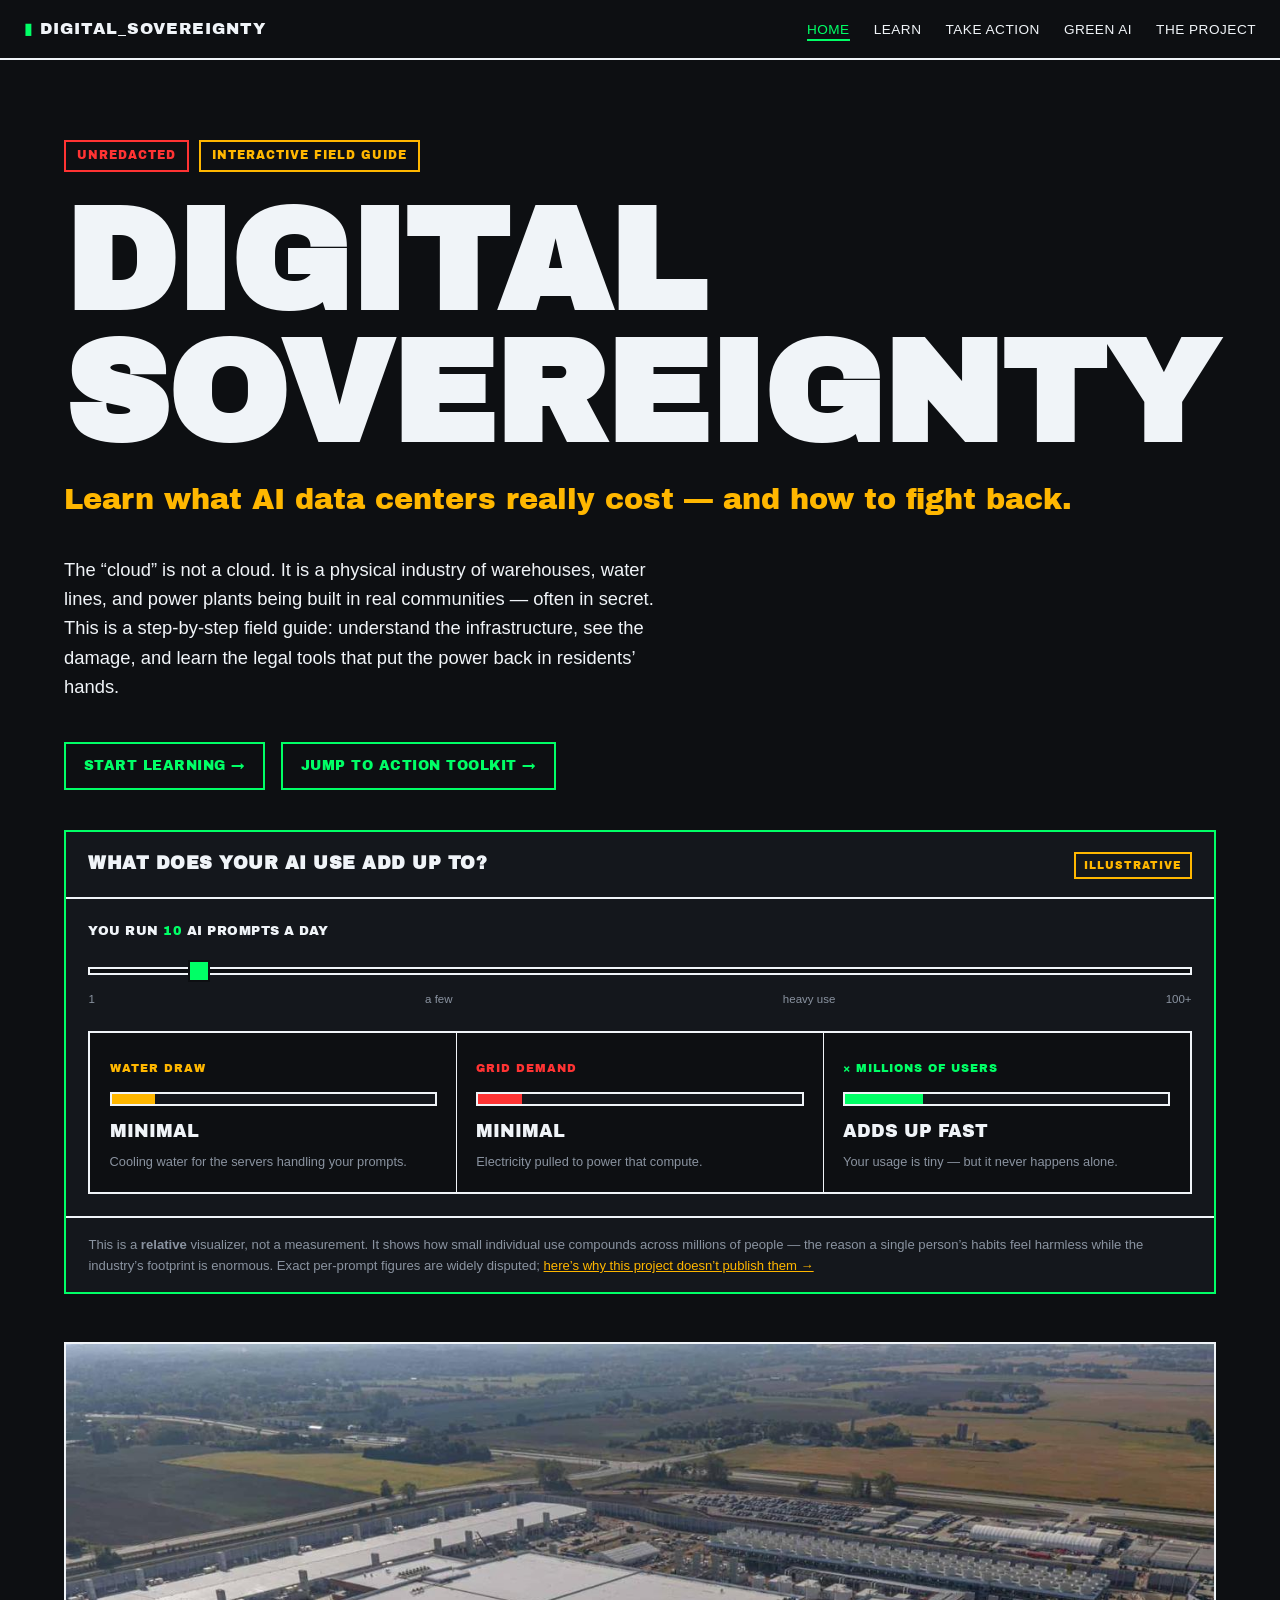
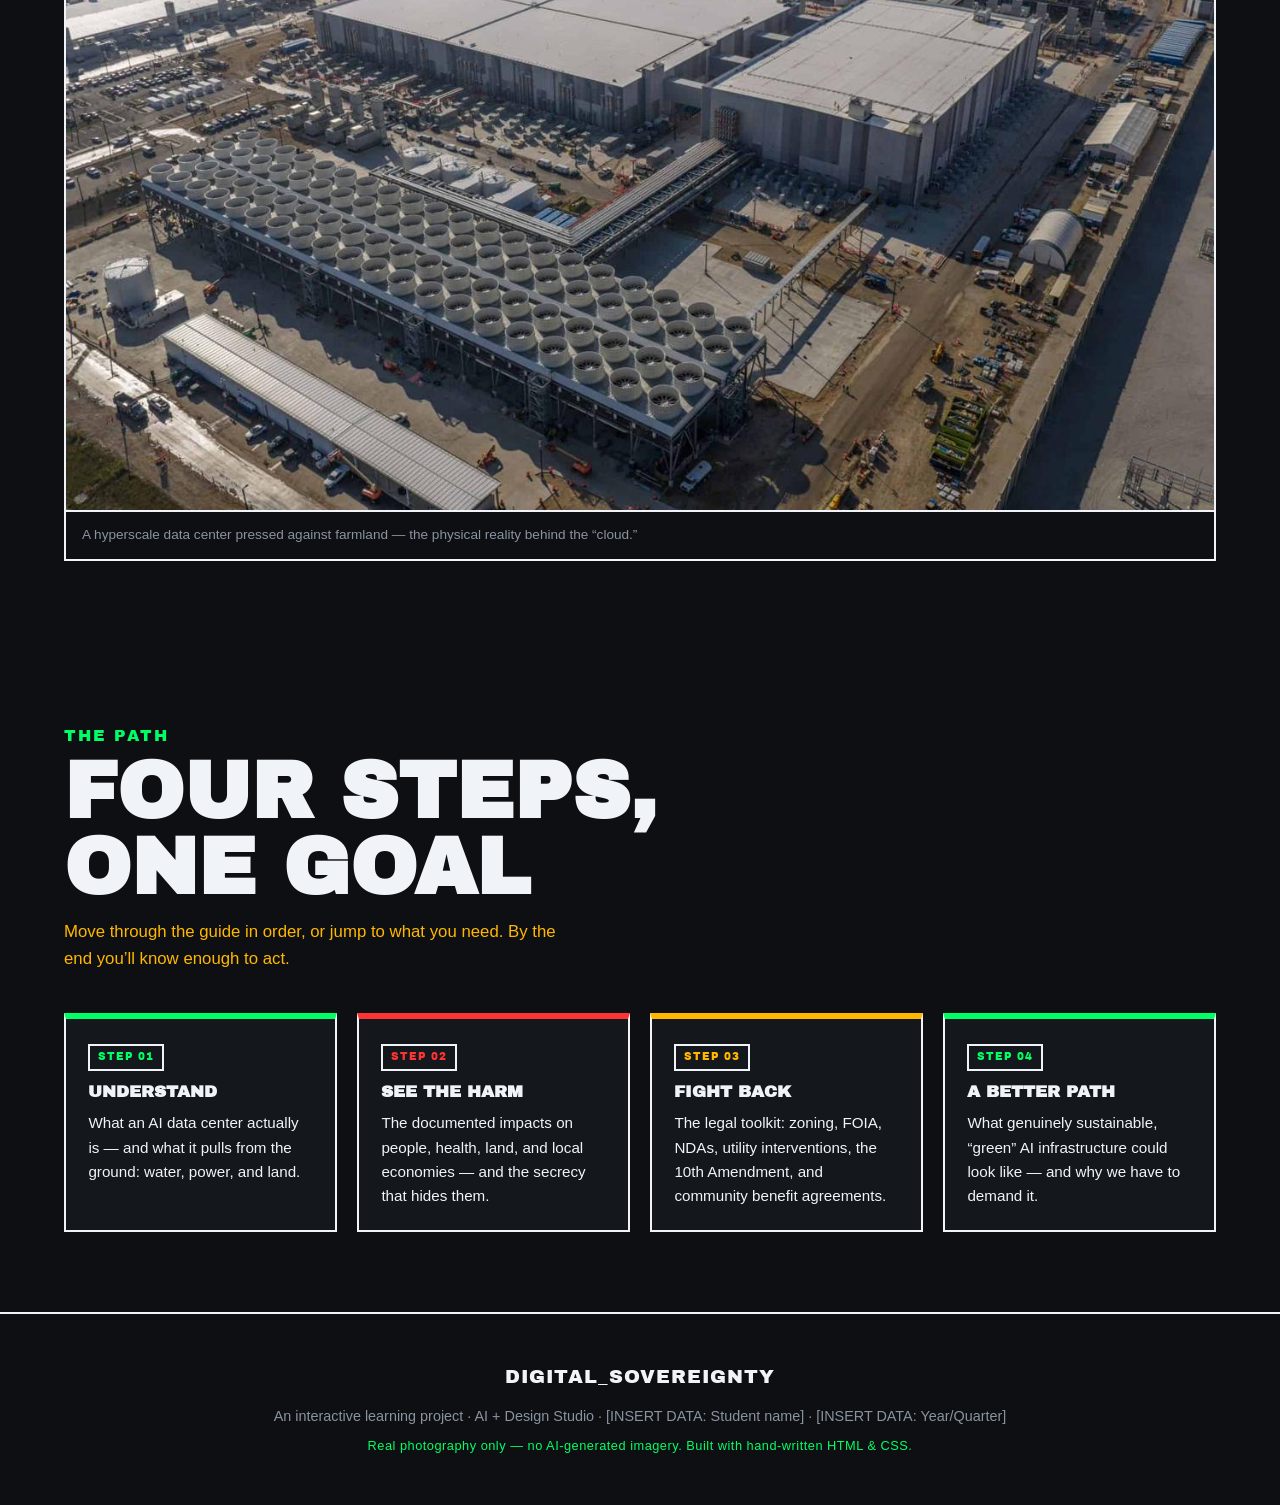
==== index.html @ eee907f5 "d" ====
<!DOCTYPE html>
<html lang="en">
<head>
  <meta charset="UTF-8">
  <meta name="viewport" content="width=device-width, initial-scale=1.0">
  <title>Digital Sovereignty // Learn. Understand. Fight Back.</title>
  <meta name="description" content="An interactive learning site about AI data centers: what they are, what they consume, who they harm, and how communities can fight back.">
  <link rel="preconnect" href="https://fonts.googleapis.com">
  <link rel="preconnect" href="https://fonts.gstatic.com" crossorigin>
  <link href="https://fonts.googleapis.com/css2?family=Archivo+Black&display=swap" rel="stylesheet">
  <link rel="stylesheet" href="style.css">
</head>
<body>
  <a class="skip-link" href="#main">Skip to content</a>

  <!-- ===== SHARED NAV ===== -->
  <header class="site-nav">
    <a class="nav-brand" href="index.html"><span class="nav-blink">&#9646;</span> DIGITAL_SOVEREIGNTY</a>
    <nav aria-label="Primary">
      <ul class="nav-links">
        <li><a href="index.html" class="is-active">Home</a></li>
        <li><a href="what-is.html">Learn</a></li>
        <li><a href="fight-back.html">Take Action</a></li>
        <li><a href="green-ai.html">Green AI</a></li>
        <li><a href="behind-the-project.html">The Project</a></li>
      </ul>
    </nav>
  </header>

  <main id="main">
  <!-- ===== LANDING HERO ===== -->
  <section class="hero" id="top">
    <div class="hero-meta">
      <span class="tag tag-crimson">UNREDACTED</span>
      <span class="tag tag-amber">INTERACTIVE FIELD GUIDE</span>
    </div>
    <h1 class="hero-title">DIGITAL<br>SOVEREIGNTY</h1>
    <p class="hero-sub">Learn what AI data centers really cost &mdash; and how to fight back.</p>
    <p class="hero-summary">
      The &ldquo;cloud&rdquo; is not a cloud. It is a physical industry of warehouses, water
      lines, and power plants being built in real communities &mdash; often in secret. This
      is a step-by-step field guide: understand the infrastructure, see the damage, and learn
      the legal tools that put the power back in residents&rsquo; hands.
    </p>
    <div class="link-row">
      <a class="ext-link" href="what-is.html">Start learning &rarr;</a>
      <a class="ext-link" href="fight-back.html">Jump to action toolkit &rarr;</a>
    </div>

    <!-- ===== INTERACTIVE SCALE VISUALIZER ===== -->
    <div class="visualizer" aria-label="Interactive scale visualizer">
      <div class="viz-head">
        <h3>What does your AI use add up to?</h3>
        <span class="viz-flag">Illustrative</span>
      </div>
      <div class="viz-body">
        <div class="viz-control">
          <label for="viz-slider">
            You run <span class="viz-count" id="viz-count">10</span> AI prompts a day
          </label>
          <input type="range" id="viz-slider" min="1" max="100" value="10"
                 aria-describedby="viz-readout">
          <div class="viz-scale"><span>1</span><span>a few</span><span>heavy use</span><span>100+</span></div>
        </div>

        <div class="viz-grid" id="viz-readout">
          <div class="viz-metric water">
            <span class="viz-icon">Water draw</span>
            <div class="viz-meter"><div class="viz-fill" id="fill-water"></div></div>
            <span class="viz-word" id="word-water">Low</span>
            <p class="viz-sub">Cooling water for the servers handling your prompts.</p>
          </div>
          <div class="viz-metric energy">
            <span class="viz-icon">Grid demand</span>
            <div class="viz-meter"><div class="viz-fill" id="fill-energy"></div></div>
            <span class="viz-word" id="word-energy">Low</span>
            <p class="viz-sub">Electricity pulled to power that compute.</p>
          </div>
          <div class="viz-metric scale">
            <span class="viz-icon">&times; millions of users</span>
            <div class="viz-meter"><div class="viz-fill" id="fill-scale"></div></div>
            <span class="viz-word" id="word-scale">Adds up fast</span>
            <p class="viz-sub">Your usage is tiny &mdash; but it never happens alone.</p>
          </div>
        </div>
      </div>
      <p class="viz-note">
        This is a <strong>relative</strong> visualizer, not a measurement. It shows how small
        individual use compounds across millions of people &mdash; the reason a single
        person&rsquo;s habits feel harmless while the industry&rsquo;s footprint is enormous.
        Exact per-prompt figures are widely disputed; <a href="behind-the-project.html">here&rsquo;s why this project doesn&rsquo;t publish them &rarr;</a>
      </p>
    </div>

    <figure class="hero-figure" style="margin-top:3rem;">
      <img src="images/OMBDatacenterHero9_18_25.jpg" alt="Aerial view of a sprawling AI data center under construction beside farmland, with a large outdoor cooling array.">
      <figcaption>A hyperscale data center pressed against farmland &mdash; the physical reality behind the &ldquo;cloud.&rdquo;</figcaption>
    </figure>
  </section>

  <!-- ===== HOW THIS GUIDE WORKS ===== -->
  <section class="band">
    <div class="section-head">
      <span class="section-index">THE PATH</span>
      <h2 class="section-title">FOUR STEPS,<br>ONE GOAL</h2>
      <p class="section-kicker">Move through the guide in order, or jump to what you need. By the end you&rsquo;ll know enough to act.</p>
    </div>
    <div class="grid grid-4">
      <a class="card card-product" href="what-is.html" style="text-decoration:none;color:inherit;">
        <span class="card-tag tag-green">STEP 01</span>
        <h4>Understand</h4>
        <p>What an AI data center actually is &mdash; and what it pulls from the ground: water, power, and land.</p>
      </a>
      <a class="card card-impact" href="impacts.html" style="text-decoration:none;color:inherit;">
        <span class="card-tag tag-crimson">STEP 02</span>
        <h4>See the harm</h4>
        <p>The documented impacts on people, health, land, and local economies &mdash; and the secrecy that hides them.</p>
      </a>
      <a class="card card-threat" href="fight-back.html" style="text-decoration:none;color:inherit;">
        <span class="card-tag tag-amber">STEP 03</span>
        <h4>Fight back</h4>
        <p>The legal toolkit: zoning, FOIA, NDAs, utility interventions, the 10th Amendment, and community benefit agreements.</p>
      </a>
      <a class="card card-product" href="green-ai.html" style="text-decoration:none;color:inherit;">
        <span class="card-tag tag-green">STEP 04</span>
        <h4>A better path</h4>
        <p>What genuinely sustainable, &ldquo;green&rdquo; AI infrastructure could look like &mdash; and why we have to demand it.</p>
      </a>
    </div>
  </section>
  </main>

  <!-- ===== SHARED FOOTER ===== -->
  <footer class="site-footer">
    <p class="footer-title">DIGITAL_SOVEREIGNTY</p>
    <p class="footer-meta">An interactive learning project &middot; AI + Design Studio &middot; [INSERT DATA: Student name] &middot; [INSERT DATA: Year/Quarter]</p>
    <p class="footer-note">Real photography only &mdash; no AI-generated imagery. Built with hand-written HTML &amp; CSS.</p>
  </footer>
  <!-- ===== SCALE VISUALIZER SCRIPT =====
       The only JavaScript on the site. It updates the visualizer as the
       slider moves. Deliberately uses RELATIVE levels (not precise figures),
       in keeping with the project's "don't publish numbers you can't verify"
       stance. No data is stored; everything runs live in the browser. -->
  <script>
    (function () {
      var slider = document.getElementById('viz-slider');
      if (!slider) return; // safety: do nothing if the widget isn't on the page

      var countEl = document.getElementById('viz-count');
      var fillWater  = document.getElementById('fill-water');
      var fillEnergy = document.getElementById('fill-energy');
      var fillScale  = document.getElementById('fill-scale');
      var wordWater  = document.getElementById('word-water');
      var wordEnergy = document.getElementById('word-energy');
      var wordScale  = document.getElementById('word-scale');

      // turn a 0-100 percentage into a plain-language level
      function level(pct) {
        if (pct < 20) return 'Minimal';
        if (pct < 45) return 'Low';
        if (pct < 70) return 'Notable';
        if (pct < 90) return 'High';
        return 'Extreme';
      }

      function update() {
        var prompts = parseInt(slider.value, 10);
        countEl.textContent = prompts;

        // individual impact scales gently with usage (stays modest)
        var individual = Math.min(100, 5 + prompts * 0.85);

        // the "x millions of users" bar ramps faster, to make the
        // compounding point: small personal use, huge collective total
        var collective = Math.min(100, 15 + prompts * 0.9);

        fillWater.style.width  = individual + '%';
        fillEnergy.style.width = individual + '%';
        fillScale.style.width  = collective + '%';

        wordWater.textContent  = level(individual);
        wordEnergy.textContent = level(individual);
        wordScale.textContent  = collective > 80 ? 'Enormous' : 'Adds up fast';
      }

      slider.addEventListener('input', update);
      update(); // set the starting state
    })();
  </script>
</body>
</html>
---- style.css ----
/* =================================================================
   DIGITAL SOVEREIGNTY // style.css
   "Tactical Terminal" — high-contrast grassroots command center.
   Palette and typography per design-direction.md.
   ================================================================= */

/* ---------- 1. DESIGN TOKENS ---------- */
:root {
  /* Tactical Terminal color palette (design-direction.md) */
  --void:    #0D0F12;   /* Deep Obsidian Void — background canvas */
  --offwhite:#F0F4F8;   /* High-Visibility Off-White — text & borders */
  --green:   #00FF66;   /* Terminal Phosphor Green — active / verification */
  --amber:   #FFB700;   /* Warning Amber — grid / water threat alerts */
  --crimson: #FF3333;   /* Tactical Crimson — critical violations / NDA */

  /* Supporting surfaces derived from the void (kept high-contrast) */
  --panel:   #14171C;   /* slightly raised panel */
  --panel-2: #1B1F26;   /* alternate band */
  --muted:   #8A93A0;   /* secondary text */
  --border:  var(--offwhite);

  /* Typography stacks.
     Headings: Archivo Black (Google Fonts).
     Body: Elza Text — a commercial face; we name it first, then fall back
     to a close grotesque stack so the site is robust on GitHub Pages. */
  --font-head: "Archivo Black", "Arial Black", sans-serif;
  --font-body: "Elza Text", "Inter", "Helvetica Neue", Arial, sans-serif;
}

/* ---------- 2. RESET & BASE ---------- */
* { box-sizing: border-box; margin: 0; padding: 0; }

html { scroll-behavior: smooth; }

body {
  background-color: var(--void);
  color: var(--offwhite);
  font-family: var(--font-body);
  font-size: 18px;
  line-height: 1.6;
  -webkit-font-smoothing: antialiased;
}

img { display: block; max-width: 100%; height: auto; }

a { color: var(--green); }

/* Accessibility skip link */
.skip-link {
  position: absolute;
  left: -999px;
  top: 0;
  background: var(--green);
  color: var(--void);
  padding: 0.6rem 1rem;
  font-family: var(--font-head);
  z-index: 1000;
}
.skip-link:focus { left: 0; }

/* Visible keyboard focus everywhere */
a:focus-visible,
summary:focus-visible { outline: 3px solid var(--green); outline-offset: 3px; }

/* ---------- 3. TYPOGRAPHY HELPERS ---------- */
.body,
.reflection-body p {
  max-width: 65ch;          /* frictionless reading length (ch unit) */
  margin-bottom: 1.25rem;
}
.body strong { color: var(--green); }

.body-muted {
  color: var(--muted);
  max-width: 65ch;
  font-size: 0.95rem;
  margin-bottom: 1.25rem;
}

.sub-head {
  font-family: var(--font-head);
  font-size: clamp(1.3rem, 1rem + 1.4vw, 1.9rem);
  letter-spacing: 0.5px;
  text-transform: uppercase;
  margin: 3rem 0 1.25rem;
  padding-bottom: 0.6rem;
  border-bottom: 2px solid var(--border);
}

/* ---------- 4. TOP NAVIGATION ---------- */
.site-nav {
  position: sticky;
  top: 0;
  z-index: 100;
  display: flex;
  flex-wrap: wrap;
  align-items: center;
  justify-content: space-between;
  gap: 1rem;
  padding: 0.9rem 1.5rem;
  background: var(--void);
  border-bottom: 2px solid var(--border);
}

.nav-brand {
  font-family: var(--font-head);
  font-size: 1rem;
  letter-spacing: 1px;
  color: var(--offwhite);
  text-decoration: none;
}
.nav-blink { color: var(--green); }

.nav-links {
  display: flex;
  flex-wrap: wrap;
  gap: 1.5rem;
  list-style: none;
}
.nav-links a {
  color: var(--offwhite);
  text-decoration: none;
  font-size: 0.85rem;
  letter-spacing: 0.5px;
  text-transform: uppercase;
  padding-bottom: 2px;
  border-bottom: 2px solid transparent;
  transition: color 0.15s, border-color 0.15s;
}
.nav-links a:hover { color: var(--green); border-color: var(--green); }

/* ---------- 5. SHARED LAYOUT ---------- */
.hero,
.band {
  max-width: 1200px;
  margin: 0 auto;
  padding: 5rem 1.5rem;
}
.band-alt { background: var(--panel-2); max-width: none; }
.band-alt > * { max-width: 1200px; margin-left: auto; margin-right: auto; }

/* ---------- 6. HERO ---------- */
.hero-meta { display: flex; flex-wrap: wrap; gap: 0.6rem; margin-bottom: 1.5rem; }

.tag {
  font-family: var(--font-head);
  font-size: 0.72rem;
  letter-spacing: 1px;
  padding: 0.3rem 0.7rem;
  border: 2px solid var(--border);
  text-transform: uppercase;
}
.tag-green   { color: var(--green);   border-color: var(--green); }
.tag-amber   { color: var(--amber);   border-color: var(--amber); }
.tag-crimson { color: var(--crimson); border-color: var(--crimson); }

.hero-title {
  font-family: var(--font-head);
  /* maximalist scaling via clamp() */
  font-size: clamp(3rem, 1rem + 13vw, 9rem);
  line-height: 0.92;
  letter-spacing: -1px;
  text-transform: uppercase;
}

.hero-sub {
  font-family: var(--font-head);
  font-size: clamp(1.1rem, 0.8rem + 1.5vw, 1.8rem);
  color: var(--amber);
  margin: 1rem 0 2rem;
}

.hero-summary {
  max-width: 60ch;
  font-size: 1.15rem;
  margin-bottom: 2.5rem;
}

.hero-credits {
  display: grid;
  grid-template-columns: repeat(3, minmax(0, 1fr));
  gap: 1px;
  background: var(--border);
  border: 2px solid var(--border);
  margin-bottom: 3rem;
}
.hero-credits > div { background: var(--void); padding: 1.1rem 1.2rem; }
.hero-credits dt {
  font-family: var(--font-head);
  font-size: 0.7rem;
  letter-spacing: 1px;
  text-transform: uppercase;
  color: var(--green);
  margin-bottom: 0.4rem;
}
.hero-credits dd { font-size: 1rem; }

.hero-figure { border: 2px solid var(--border); }
.hero-figure img { width: 100%; }

/* ---------- 7. FIGURES & CAPTIONS ---------- */
figcaption {
  font-size: 0.85rem;
  color: var(--muted);
  padding: 0.8rem 1rem;
  border-top: 2px solid var(--border);
}
.wide-figure {
  border: 2px solid var(--border);
  margin-top: 2.5rem;
}

/* ---------- 8. SECTION HEADERS ---------- */
.section-head { margin-bottom: 2.5rem; }
.section-index {
  font-family: var(--font-head);
  font-size: 1rem;
  color: var(--green);
  letter-spacing: 2px;
}
.section-title {
  font-family: var(--font-head);
  font-size: clamp(2.2rem, 1rem + 6vw, 5rem);
  line-height: 0.95;
  text-transform: uppercase;
  margin: 0.3rem 0 0.8rem;
}
.section-kicker {
  color: var(--amber);
  max-width: 55ch;
  font-size: 1.05rem;
}

/* ---------- 9. CALLOUTS ---------- */
.callout {
  border: 2px solid var(--border);
  border-left-width: 8px;
  padding: 1.5rem 1.6rem;
  margin: 2rem 0;
  background: var(--panel);
}
.callout p { max-width: 70ch; font-size: 1.1rem; }
.callout-label {
  display: block;
  font-family: var(--font-head);
  font-size: 0.78rem;
  letter-spacing: 1px;
  text-transform: uppercase;
  margin-bottom: 0.7rem;
}
.callout-green   { border-left-color: var(--green); }
.callout-green   .callout-label { color: var(--green); }
.callout-crimson { border-left-color: var(--crimson); }
.callout-crimson .callout-label { color: var(--crimson); }
.callout-amber   { border-left-color: var(--amber); }
.callout-amber   .callout-label { color: var(--amber); }

/* ---------- 10. CARD GRIDS (compartmentalized, sharp borders) ---------- */
.grid { display: grid; gap: 1.25rem; }
.grid-2 { grid-template-columns: repeat(2, minmax(0, 1fr)); }
.grid-3 { grid-template-columns: repeat(3, minmax(0, 1fr)); }
.grid-4 { grid-template-columns: repeat(4, minmax(0, 1fr)); }

.card {
  background: var(--panel);
  border: 2px solid var(--border);
  padding: 1.3rem 1.4rem;
}
.card h4 {
  font-family: var(--font-head);
  font-size: 1.05rem;
  text-transform: uppercase;
  margin-bottom: 0.6rem;
  line-height: 1.1;
}
.card p { font-size: 0.95rem; color: var(--offwhite); }

.card-tag {
  display: inline-block;
  font-family: var(--font-head);
  font-size: 0.65rem;
  letter-spacing: 1px;
  padding: 0.2rem 0.5rem;
  border: 2px solid var(--border);
  margin-bottom: 0.8rem;
  text-transform: uppercase;
}

/* threat cards get an amber top accent; product cards a green one */
.card-threat  { border-top: 6px solid var(--amber); }
.card-product { border-top: 6px solid var(--green); }
.card-green-edge { border-left: 6px solid var(--green); }

/* ---------- 11. STAT STRIP ---------- */
.stat-strip {
  display: grid;
  grid-template-columns: repeat(4, minmax(0, 1fr));
  gap: 1px;
  background: var(--border);
  border: 2px solid var(--border);
}
.stat { background: var(--void); padding: 1.4rem 1.2rem; }
.stat-num {
  display: block;
  font-family: var(--font-head);
  font-size: clamp(1.6rem, 1rem + 2vw, 2.4rem);
  color: var(--green);
  line-height: 1;
  margin-bottom: 0.6rem;
}
.stat-label { font-size: 0.85rem; color: var(--muted); }

/* ---------- 12. TIMELINE (progressive disclosure) ---------- */
.timeline { list-style: none; }
.timeline-item {
  position: relative;
  border-left: 2px solid var(--border);
  padding: 0 0 2rem 1.6rem;
  margin-left: 0.5rem;
}
.timeline-item::before {
  content: "";
  position: absolute;
  left: -8px;
  top: 4px;
  width: 14px;
  height: 14px;
  background: var(--green);
  border: 2px solid var(--void);
}
.timeline-item:last-child { padding-bottom: 0; }
.timeline-week {
  font-family: var(--font-head);
  font-size: 0.78rem;
  letter-spacing: 1px;
  color: var(--green);
}
.timeline-item h4 {
  font-family: var(--font-head);
  font-size: 1.1rem;
  text-transform: uppercase;
  margin: 0.4rem 0 0.5rem;
}
.timeline-item p { max-width: 65ch; font-size: 0.95rem; }
/* the pivot moment is flagged in crimson */
.timeline-pivot::before { background: var(--crimson); }
.timeline-pivot .timeline-week { color: var(--crimson); }

/* ---------- 13. ACCORDIONS (legal/prompt deep dives) ---------- */
.accordion {
  border: 2px solid var(--border);
  margin-bottom: 0.9rem;
  background: var(--panel);
}
.accordion summary {
  cursor: pointer;
  list-style: none;
  padding: 1rem 1.2rem;
  font-family: var(--font-head);
  font-size: 0.95rem;
  text-transform: uppercase;
  letter-spacing: 0.5px;
  display: flex;
  justify-content: space-between;
  align-items: center;
}
.accordion summary::-webkit-details-marker { display: none; }
.accordion summary::after {
  content: "+";
  color: var(--green);
  font-size: 1.3rem;
  line-height: 1;
}
.accordion[open] summary::after { content: "\2212"; } /* minus */
.accordion[open] summary { border-bottom: 2px solid var(--border); }
.accordion-body { padding: 1.1rem 1.2rem; }
.accordion-body p { max-width: 70ch; font-size: 0.95rem; }

/* source lists inside accordions */
.source-list { list-style: none; }
.source-list li {
  font-size: 0.92rem;
  padding: 0.55rem 0 0.55rem 1.1rem;
  border-bottom: 1px solid rgba(240, 244, 248, 0.15);
  position: relative;
}
.source-list li:last-child { border-bottom: none; }
.source-list li::before {
  content: "\203A";          /* › marker */
  position: absolute;
  left: 0;
  color: var(--green);
}
.source-list a { word-break: break-word; }

/* ---------- 14. EXTERNAL LINK ROW ---------- */
.link-row { display: flex; flex-wrap: wrap; gap: 1rem; }
.ext-link {
  font-family: var(--font-head);
  font-size: 0.85rem;
  letter-spacing: 0.5px;
  text-transform: uppercase;
  color: var(--green);
  text-decoration: none;
  border: 2px solid var(--green);
  padding: 0.7rem 1.1rem;
  transition: background 0.15s, color 0.15s;
}
.ext-link:hover { background: var(--green); color: var(--void); }

/* ---------- 15. FOOTER ---------- */
.site-footer {
  border-top: 2px solid var(--border);
  padding: 3rem 1.5rem;
  text-align: center;
}
.footer-title {
  font-family: var(--font-head);
  font-size: 1.2rem;
  letter-spacing: 1px;
  margin-bottom: 0.8rem;
}
.footer-meta { color: var(--muted); font-size: 0.9rem; margin-bottom: 0.5rem; }
.footer-note { color: var(--green); font-size: 0.8rem; letter-spacing: 0.5px; }

/* ---------- 16. RESPONSIVE ---------- */
@media (max-width: 900px) {
  .grid-4 { grid-template-columns: repeat(2, minmax(0, 1fr)); }
  .stat-strip { grid-template-columns: repeat(2, minmax(0, 1fr)); }
}

@media (max-width: 680px) {
  body { font-size: 17px; }
  .hero, .band { padding: 3.5rem 1.2rem; }
  .nav-links { gap: 0.9rem; width: 100%; }
  .nav-links a { font-size: 0.78rem; }
  .grid-2,
  .grid-3,
  .grid-4 { grid-template-columns: 1fr; }
  .hero-credits { grid-template-columns: 1fr; }
  .stat-strip { grid-template-columns: 1fr; }
}

/* =================================================================
   17. MULTI-PAGE LEARNING COMPONENTS
   Added for the interactive learning site (separate HTML pages).
   ================================================================= */

/* ---- active nav state ---- */
.nav-links a.is-active { color: var(--green); border-color: var(--green); }

/* ---- learning-journey progress bar under nav ---- */
.journey {
  background: var(--panel);
  border-bottom: 2px solid var(--border);
  overflow-x: auto;
}
.journey-track {
  display: flex;
  gap: 0;
  max-width: 1200px;
  margin: 0 auto;
  list-style: none;
  min-width: max-content;
}
.journey-track li {
  flex: 1 0 auto;
  border-right: 1px solid rgba(240,244,248,0.15);
}
.journey-track li:last-child { border-right: none; }
.journey-track a {
  display: block;
  padding: 0.7rem 1rem;
  text-decoration: none;
  color: var(--muted);
  font-family: var(--font-head);
  font-size: 0.68rem;
  letter-spacing: 0.5px;
  text-transform: uppercase;
  white-space: nowrap;
}
.journey-track a:hover { color: var(--offwhite); }
.journey-track .step-num { color: var(--green); margin-right: 0.4rem; }
.journey-track li.is-active a { color: var(--offwhite); background: rgba(0,255,102,0.08); }
.journey-track li.is-active .step-num { color: var(--green); }

/* ---- page hero (lighter than the landing hero) ---- */
.page-hero {
  max-width: 1200px;
  margin: 0 auto;
  padding: 4rem 1.5rem 2rem;
}
.page-hero .eyebrow {
  font-family: var(--font-head);
  font-size: 0.8rem;
  letter-spacing: 2px;
  text-transform: uppercase;
  color: var(--green);
}
.page-hero h1 {
  font-family: var(--font-head);
  font-size: clamp(2.4rem, 1rem + 7vw, 5.5rem);
  line-height: 0.95;
  text-transform: uppercase;
  margin: 0.4rem 0 1rem;
}
.page-hero .lede {
  max-width: 60ch;
  font-size: 1.2rem;
  color: var(--offwhite);
}
.page-hero .lede strong { color: var(--amber); }

/* ---- numbered learning steps ---- */
.step {
  display: grid;
  grid-template-columns: 90px 1fr;
  border: 2px solid var(--border);
  margin-bottom: 1.5rem;
  background: var(--panel);
}
.step-index {
  background: var(--void);
  border-right: 2px solid var(--border);
  font-family: var(--font-head);
  font-size: 2.4rem;
  color: var(--green);
  display: flex;
  align-items: center;
  justify-content: center;
}
.step-content { padding: 1.4rem 1.5rem; }
.step-content h3 {
  font-family: var(--font-head);
  font-size: 1.2rem;
  text-transform: uppercase;
  margin-bottom: 0.6rem;
}
.step-content p { max-width: 68ch; }
.step-content p + p { margin-top: 0.8rem; }

/* ---- definition / key-term box ---- */
.defbox {
  border: 2px solid var(--green);
  border-left-width: 8px;
  background: rgba(0,255,102,0.05);
  padding: 1.2rem 1.4rem;
  margin: 1.5rem 0;
}
.defbox .term {
  font-family: var(--font-head);
  font-size: 1rem;
  letter-spacing: 0.5px;
  text-transform: uppercase;
  color: var(--green);
  margin-bottom: 0.5rem;
}
.defbox p { max-width: 68ch; }

/* ---- consumption meter row (visual, not a fake stat) ---- */
.meter { margin-bottom: 1.6rem; }
.meter-head {
  display: flex;
  justify-content: space-between;
  align-items: baseline;
  font-family: var(--font-head);
  text-transform: uppercase;
  margin-bottom: 0.5rem;
}
.meter-head .label { font-size: 1rem; }
.meter-head .tagword { font-size: 0.75rem; letter-spacing: 1px; }
.meter-bar {
  height: 18px;
  background: var(--void);
  border: 2px solid var(--border);
  position: relative;
}
.meter-fill { height: 100%; }
.meter-fill.water { background: var(--amber); }
.meter-fill.energy { background: var(--crimson); }
.meter-fill.land  { background: var(--green); }
.meter p { font-size: 0.92rem; color: var(--muted); margin-top: 0.5rem; max-width: 68ch; }

/* ---- impact cards reuse .card; add severity strip ---- */
.card-impact { border-top: 6px solid var(--crimson); }

/* ---- prev/next pager ---- */
.pager {
  max-width: 1200px;
  margin: 2rem auto 0;
  padding: 0 1.5rem 1rem;
  display: flex;
  justify-content: space-between;
  gap: 1rem;
  flex-wrap: wrap;
}
.pager a {
  flex: 1 1 0;
  min-width: 220px;
  border: 2px solid var(--border);
  padding: 1rem 1.2rem;
  text-decoration: none;
  color: var(--offwhite);
  background: var(--panel);
  transition: border-color 0.15s, color 0.15s;
}
.pager a:hover { border-color: var(--green); color: var(--green); }
.pager .dir {
  display: block;
  font-family: var(--font-head);
  font-size: 0.7rem;
  letter-spacing: 1px;
  color: var(--green);
  text-transform: uppercase;
  margin-bottom: 0.3rem;
}
.pager .pg-title { font-family: var(--font-head); font-size: 0.95rem; text-transform: uppercase; }
.pager a.next { text-align: right; }

/* ---- CTA banner ---- */
.cta-banner {
  border: 2px solid var(--green);
  background: rgba(0,255,102,0.06);
  padding: 2rem 1.6rem;
  margin: 2.5rem 0;
  text-align: center;
}
.cta-banner h3 {
  font-family: var(--font-head);
  font-size: clamp(1.4rem, 1rem + 2vw, 2.2rem);
  text-transform: uppercase;
  margin-bottom: 0.8rem;
}
.cta-banner p { max-width: 60ch; margin: 0 auto 1.2rem; }

@media (max-width: 680px) {
  .step { grid-template-columns: 60px 1fr; }
  .step-index { font-size: 1.6rem; }
  .pager a.next { text-align: left; }
}

/* =================================================================
   18. SCALE VISUALIZER (homepage interactive widget)
   ================================================================= */
.visualizer {
  border: 2px solid var(--green);
  background: var(--panel);
  margin: 2.5rem 0;
}
.viz-head {
  border-bottom: 2px solid var(--border);
  padding: 1.1rem 1.4rem;
  display: flex;
  flex-wrap: wrap;
  gap: 0.6rem;
  align-items: baseline;
  justify-content: space-between;
}
.viz-head h3 {
  font-family: var(--font-head);
  font-size: 1.1rem;
  text-transform: uppercase;
  letter-spacing: 0.5px;
}
.viz-head .viz-flag {
  font-family: var(--font-head);
  font-size: 0.65rem;
  letter-spacing: 1px;
  text-transform: uppercase;
  color: var(--amber);
  border: 2px solid var(--amber);
  padding: 0.2rem 0.5rem;
}
.viz-body { padding: 1.4rem; }

/* slider control */
.viz-control label {
  display: block;
  font-family: var(--font-head);
  font-size: 0.8rem;
  letter-spacing: 0.5px;
  text-transform: uppercase;
  margin-bottom: 0.8rem;
}
.viz-control label .viz-count { color: var(--green); }
.viz-control input[type="range"] {
  -webkit-appearance: none;
  appearance: none;
  width: 100%;
  height: 8px;
  background: var(--void);
  border: 2px solid var(--border);
  cursor: pointer;
}
.viz-control input[type="range"]::-webkit-slider-thumb {
  -webkit-appearance: none;
  appearance: none;
  width: 22px;
  height: 22px;
  background: var(--green);
  border: 2px solid var(--void);
  cursor: pointer;
}
.viz-control input[type="range"]::-moz-range-thumb {
  width: 22px;
  height: 22px;
  background: var(--green);
  border: 2px solid var(--void);
  cursor: pointer;
  border-radius: 0;
}
.viz-scale {
  display: flex;
  justify-content: space-between;
  font-size: 0.72rem;
  color: var(--muted);
  margin-top: 0.4rem;
}

/* the three impact readouts */
.viz-grid {
  display: grid;
  grid-template-columns: repeat(3, minmax(0, 1fr));
  gap: 1px;
  background: var(--border);
  border: 2px solid var(--border);
  margin-top: 1.4rem;
}
.viz-metric { background: var(--void); padding: 1.2rem; }
.viz-metric .viz-icon {
  font-family: var(--font-head);
  font-size: 0.7rem;
  letter-spacing: 1px;
  text-transform: uppercase;
}
.viz-metric.water  .viz-icon { color: var(--amber); }
.viz-metric.energy .viz-icon { color: var(--crimson); }
.viz-metric.scale  .viz-icon { color: var(--green); }
.viz-meter {
  height: 14px;
  background: var(--panel);
  border: 2px solid var(--border);
  margin: 0.7rem 0;
  overflow: hidden;
}
.viz-fill { height: 100%; width: 5%; transition: width 0.18s ease-out; }
.viz-metric.water  .viz-fill { background: var(--amber); }
.viz-metric.energy .viz-fill { background: var(--crimson); }
.viz-metric.scale  .viz-fill { background: var(--green); }
.viz-metric .viz-word {
  font-family: var(--font-head);
  font-size: 1.1rem;
  text-transform: uppercase;
  line-height: 1;
}
.viz-metric .viz-sub { font-size: 0.8rem; color: var(--muted); margin-top: 0.4rem; }

.viz-note {
  font-size: 0.82rem;
  color: var(--muted);
  padding: 1rem 1.4rem;
  border-top: 2px solid var(--border);
}
.viz-note a { color: var(--amber); }

@media (max-width: 680px) {
  .viz-grid { grid-template-columns: 1fr; }
}
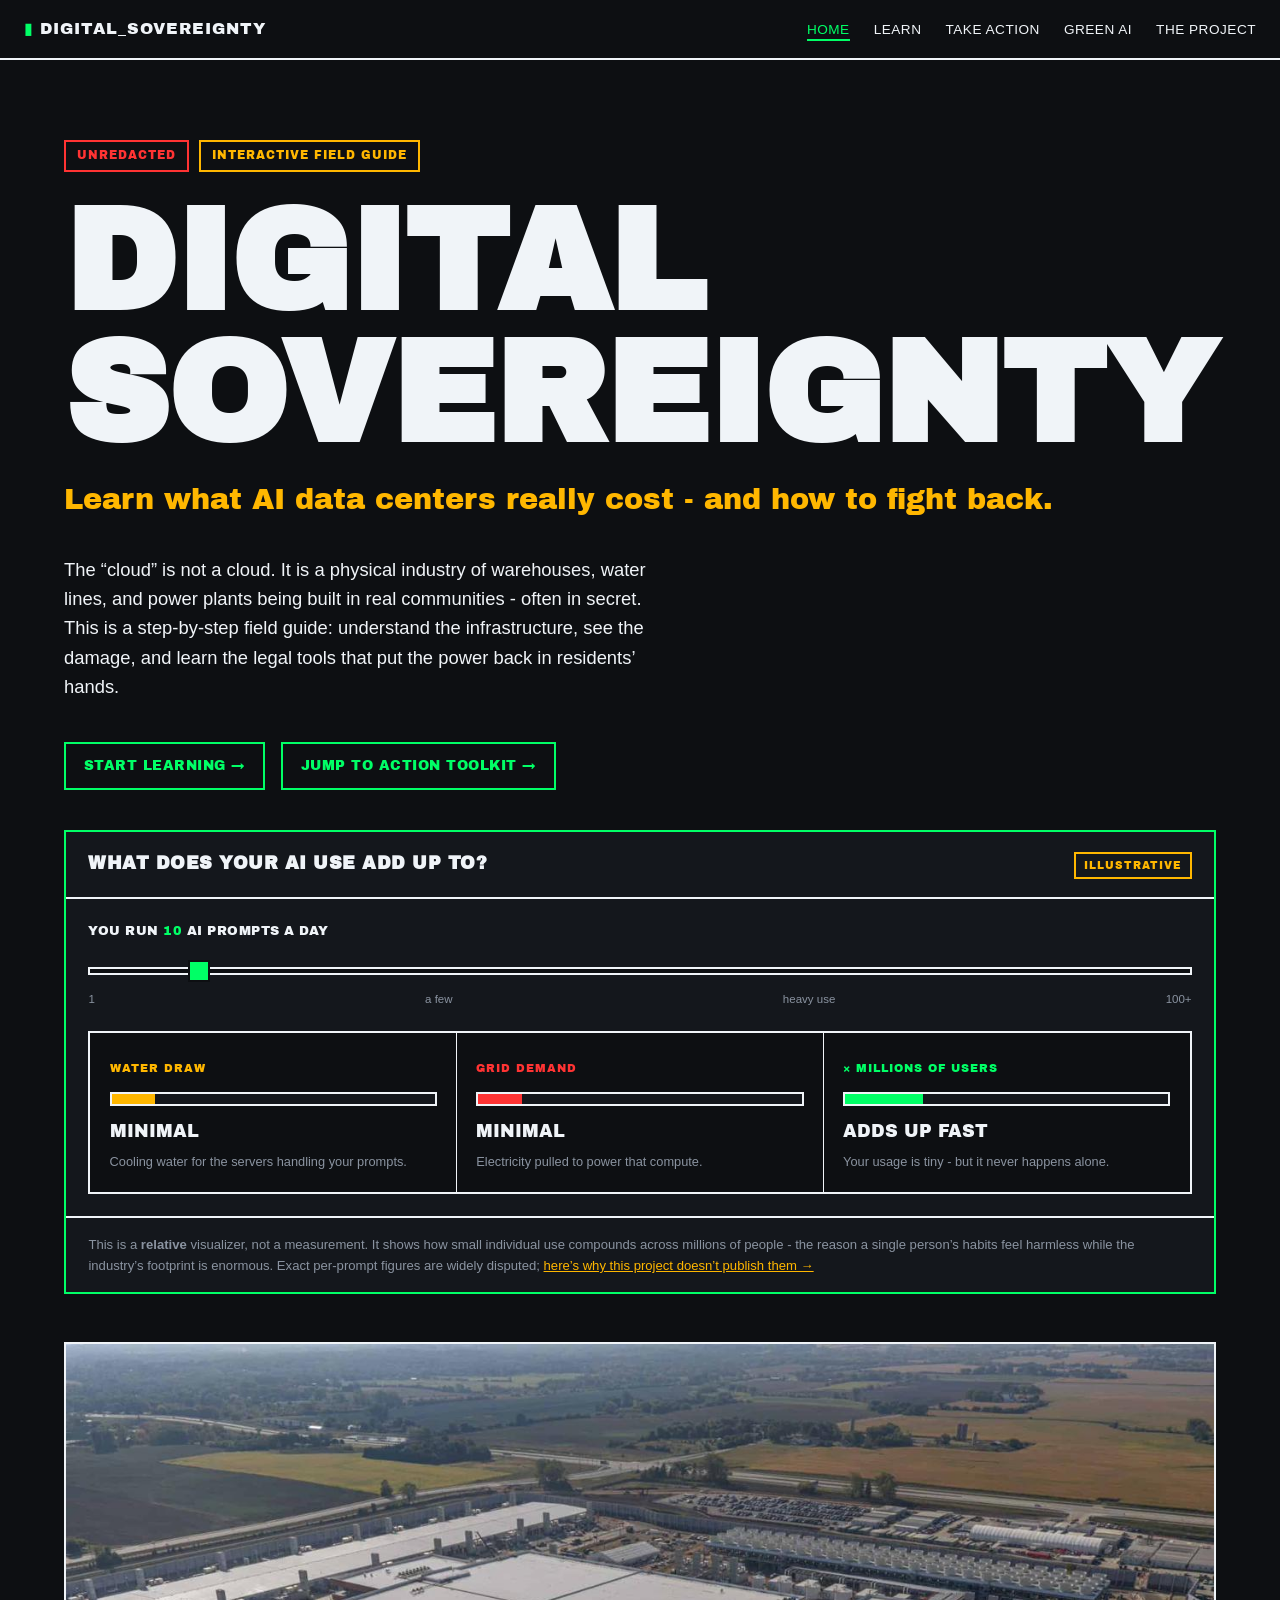
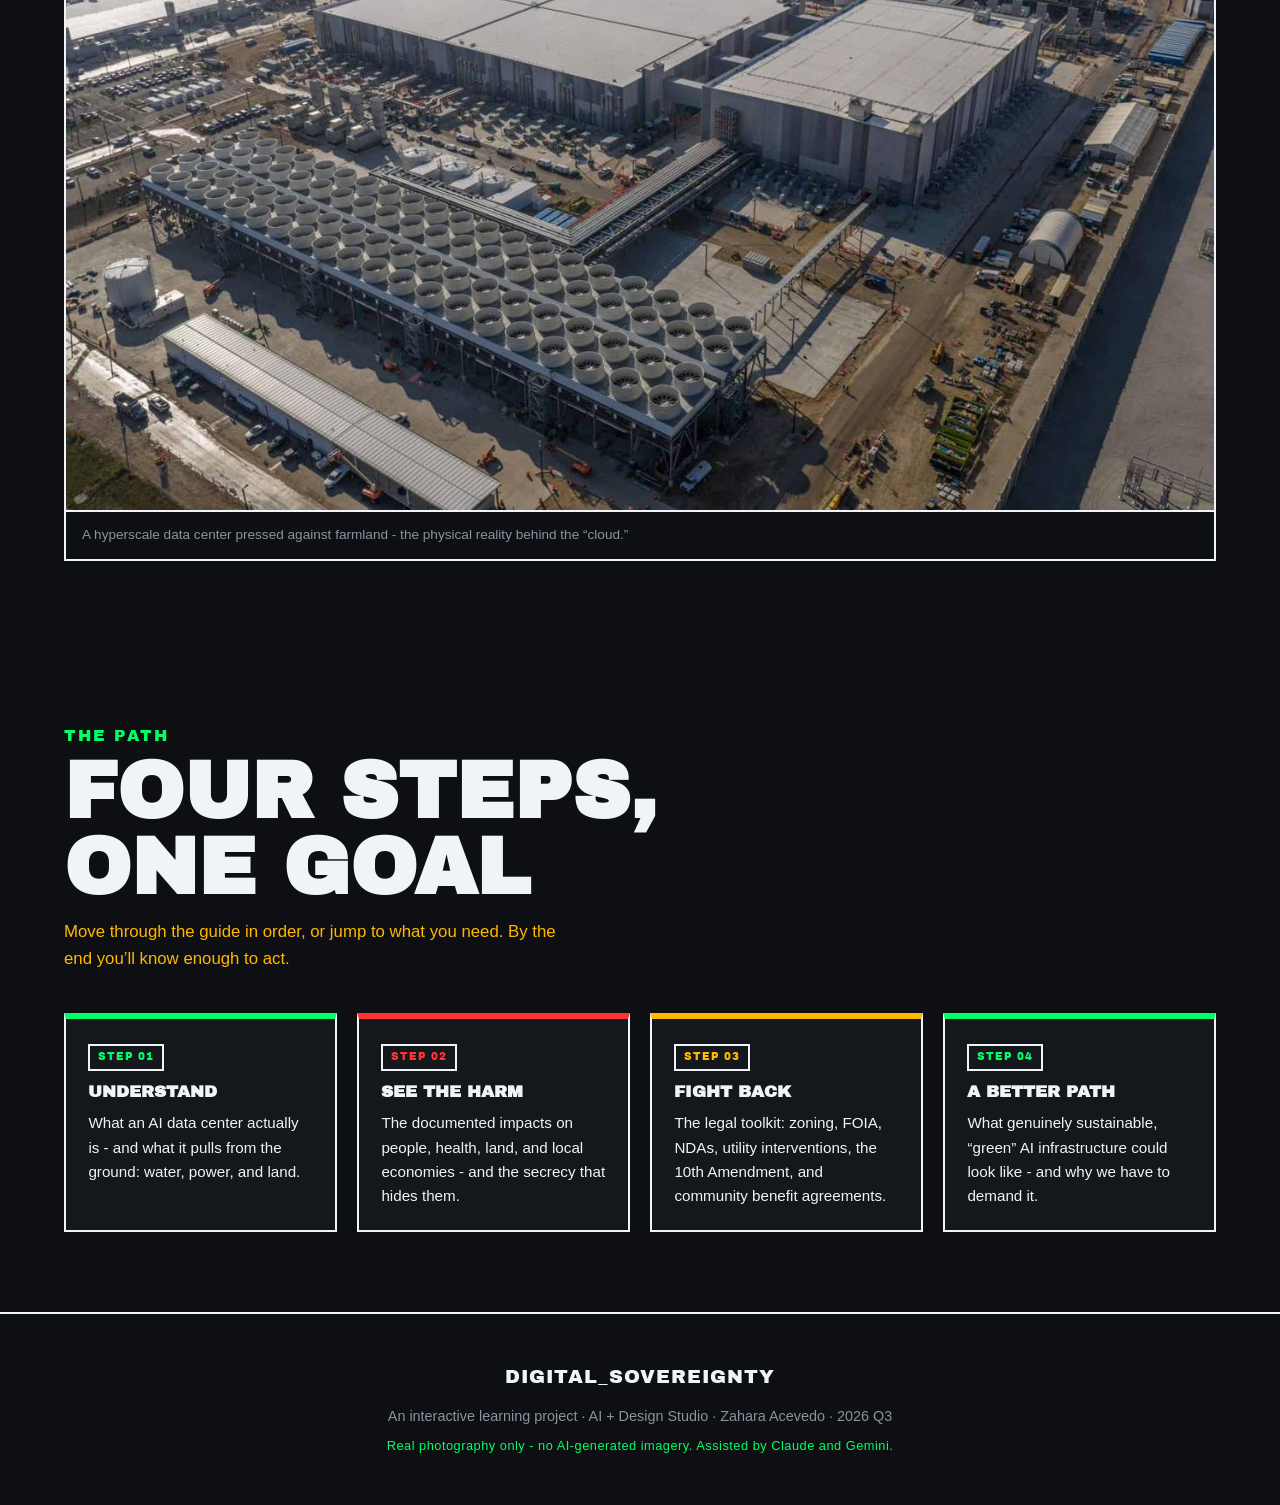
==== commit 7edd52ad: "s" ====
--- a/index.html
+++ b/index.html
@@ -35,10 +35,10 @@
       <span class="tag tag-amber">INTERACTIVE FIELD GUIDE</span>
     </div>
     <h1 class="hero-title">DIGITAL<br>SOVEREIGNTY</h1>
-    <p class="hero-sub">Learn what AI data centers really cost &mdash; and how to fight back.</p>
+    <p class="hero-sub">Learn what AI data centers really cost - and how to fight back.</p>
     <p class="hero-summary">
       The &ldquo;cloud&rdquo; is not a cloud. It is a physical industry of warehouses, water
-      lines, and power plants being built in real communities &mdash; often in secret. This
+      lines, and power plants being built in real communities - often in secret. This
       is a step-by-step field guide: understand the infrastructure, see the damage, and learn
       the legal tools that put the power back in residents&rsquo; hands.
     </p>
@@ -80,13 +80,13 @@
             <span class="viz-icon">&times; millions of users</span>
             <div class="viz-meter"><div class="viz-fill" id="fill-scale"></div></div>
             <span class="viz-word" id="word-scale">Adds up fast</span>
-            <p class="viz-sub">Your usage is tiny &mdash; but it never happens alone.</p>
+            <p class="viz-sub">Your usage is tiny - but it never happens alone.</p>
           </div>
         </div>
       </div>
       <p class="viz-note">
         This is a <strong>relative</strong> visualizer, not a measurement. It shows how small
-        individual use compounds across millions of people &mdash; the reason a single
+        individual use compounds across millions of people - the reason a single
         person&rsquo;s habits feel harmless while the industry&rsquo;s footprint is enormous.
         Exact per-prompt figures are widely disputed; <a href="behind-the-project.html">here&rsquo;s why this project doesn&rsquo;t publish them &rarr;</a>
       </p>
@@ -94,7 +94,7 @@
 
     <figure class="hero-figure" style="margin-top:3rem;">
       <img src="images/OMBDatacenterHero9_18_25.jpg" alt="Aerial view of a sprawling AI data center under construction beside farmland, with a large outdoor cooling array.">
-      <figcaption>A hyperscale data center pressed against farmland &mdash; the physical reality behind the &ldquo;cloud.&rdquo;</figcaption>
+      <figcaption>A hyperscale data center pressed against farmland - the physical reality behind the &ldquo;cloud.&rdquo;</figcaption>
     </figure>
   </section>
 
@@ -109,12 +109,12 @@
       <a class="card card-product" href="what-is.html" style="text-decoration:none;color:inherit;">
         <span class="card-tag tag-green">STEP 01</span>
         <h4>Understand</h4>
-        <p>What an AI data center actually is &mdash; and what it pulls from the ground: water, power, and land.</p>
+        <p>What an AI data center actually is - and what it pulls from the ground: water, power, and land.</p>
       </a>
       <a class="card card-impact" href="impacts.html" style="text-decoration:none;color:inherit;">
         <span class="card-tag tag-crimson">STEP 02</span>
         <h4>See the harm</h4>
-        <p>The documented impacts on people, health, land, and local economies &mdash; and the secrecy that hides them.</p>
+        <p>The documented impacts on people, health, land, and local economies - and the secrecy that hides them.</p>
       </a>
       <a class="card card-threat" href="fight-back.html" style="text-decoration:none;color:inherit;">
         <span class="card-tag tag-amber">STEP 03</span>
@@ -124,7 +124,7 @@
       <a class="card card-product" href="green-ai.html" style="text-decoration:none;color:inherit;">
         <span class="card-tag tag-green">STEP 04</span>
         <h4>A better path</h4>
-        <p>What genuinely sustainable, &ldquo;green&rdquo; AI infrastructure could look like &mdash; and why we have to demand it.</p>
+        <p>What genuinely sustainable, &ldquo;green&rdquo; AI infrastructure could look like - and why we have to demand it.</p>
       </a>
     </div>
   </section>
@@ -133,8 +133,8 @@
   <!-- ===== SHARED FOOTER ===== -->
   <footer class="site-footer">
     <p class="footer-title">DIGITAL_SOVEREIGNTY</p>
-    <p class="footer-meta">An interactive learning project &middot; AI + Design Studio &middot; [INSERT DATA: Student name] &middot; [INSERT DATA: Year/Quarter]</p>
-    <p class="footer-note">Real photography only &mdash; no AI-generated imagery. Built with hand-written HTML &amp; CSS.</p>
+    <p class="footer-meta">An interactive learning project &middot; AI + Design Studio &middot; Zahara Acevedo &middot; 2026 Q3</p>
+    <p class="footer-note">Real photography only - no AI-generated imagery. Assisted by Claude and Gemini.</p>
   </footer>
   <!-- ===== SCALE VISUALIZER SCRIPT =====
        The only JavaScript on the site. It updates the visualizer as the
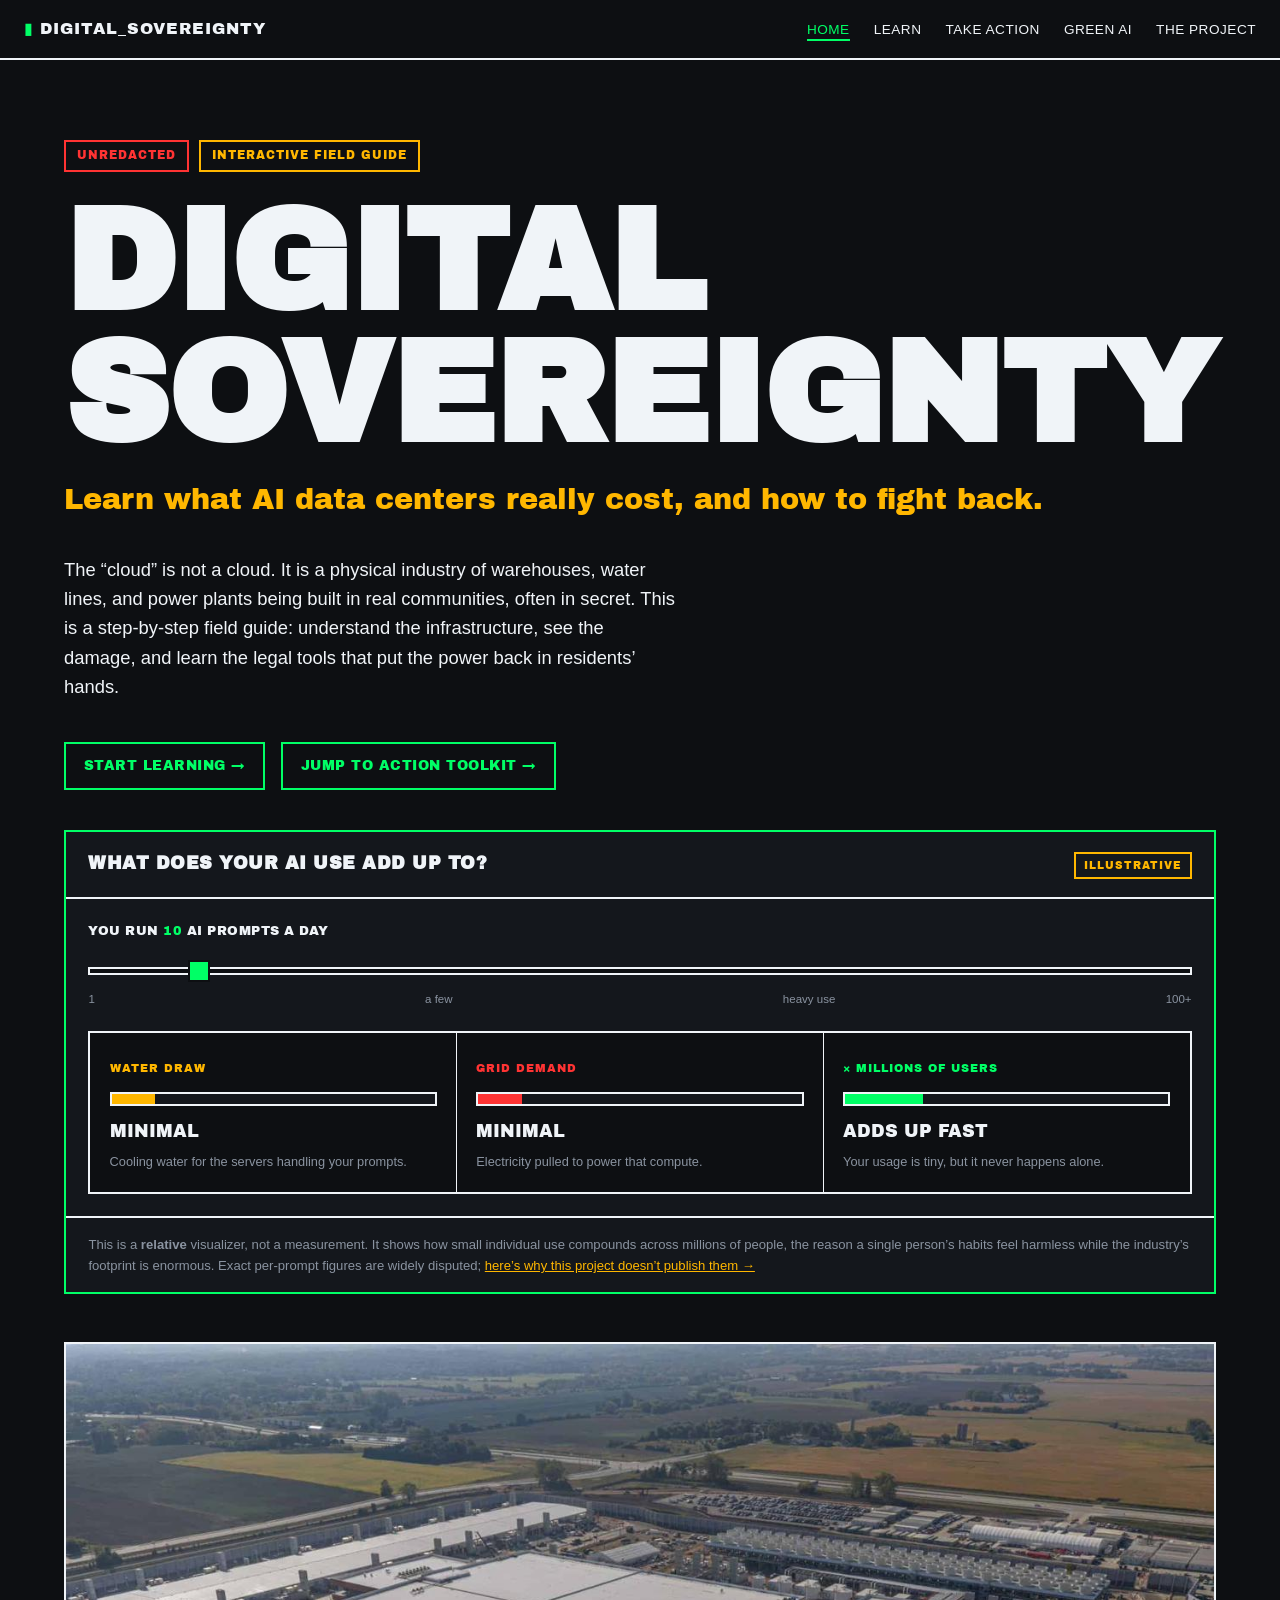
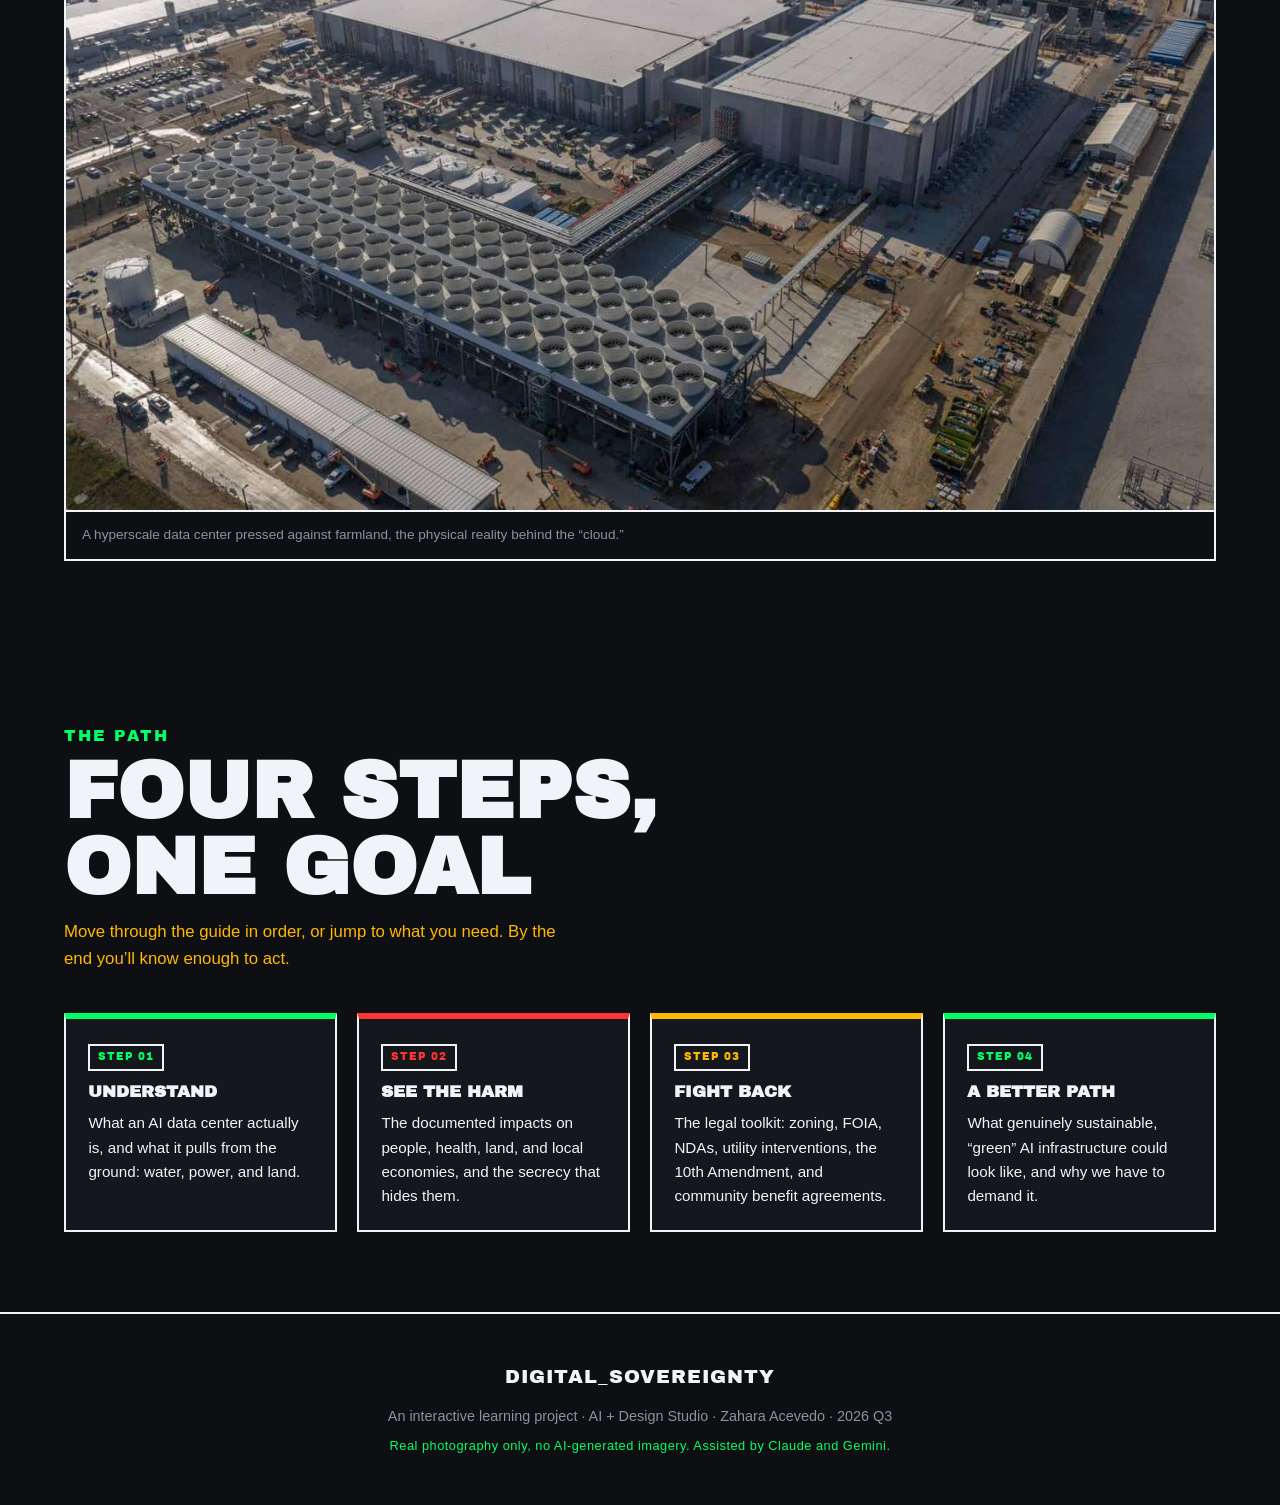
==== commit 934e64d2: "j" ====
--- a/index.html
+++ b/index.html
@@ -35,10 +35,10 @@
       <span class="tag tag-amber">INTERACTIVE FIELD GUIDE</span>
     </div>
     <h1 class="hero-title">DIGITAL<br>SOVEREIGNTY</h1>
-    <p class="hero-sub">Learn what AI data centers really cost - and how to fight back.</p>
+    <p class="hero-sub">Learn what AI data centers really cost, and how to fight back.</p>
     <p class="hero-summary">
       The &ldquo;cloud&rdquo; is not a cloud. It is a physical industry of warehouses, water
-      lines, and power plants being built in real communities - often in secret. This
+      lines, and power plants being built in real communities, often in secret. This
       is a step-by-step field guide: understand the infrastructure, see the damage, and learn
       the legal tools that put the power back in residents&rsquo; hands.
     </p>
@@ -80,13 +80,13 @@
             <span class="viz-icon">&times; millions of users</span>
             <div class="viz-meter"><div class="viz-fill" id="fill-scale"></div></div>
             <span class="viz-word" id="word-scale">Adds up fast</span>
-            <p class="viz-sub">Your usage is tiny - but it never happens alone.</p>
+            <p class="viz-sub">Your usage is tiny, but it never happens alone.</p>
           </div>
         </div>
       </div>
       <p class="viz-note">
         This is a <strong>relative</strong> visualizer, not a measurement. It shows how small
-        individual use compounds across millions of people - the reason a single
+        individual use compounds across millions of people, the reason a single
         person&rsquo;s habits feel harmless while the industry&rsquo;s footprint is enormous.
         Exact per-prompt figures are widely disputed; <a href="behind-the-project.html">here&rsquo;s why this project doesn&rsquo;t publish them &rarr;</a>
       </p>
@@ -94,7 +94,7 @@
 
     <figure class="hero-figure" style="margin-top:3rem;">
       <img src="images/OMBDatacenterHero9_18_25.jpg" alt="Aerial view of a sprawling AI data center under construction beside farmland, with a large outdoor cooling array.">
-      <figcaption>A hyperscale data center pressed against farmland - the physical reality behind the &ldquo;cloud.&rdquo;</figcaption>
+      <figcaption>A hyperscale data center pressed against farmland, the physical reality behind the &ldquo;cloud.&rdquo;</figcaption>
     </figure>
   </section>
 
@@ -109,12 +109,12 @@
       <a class="card card-product" href="what-is.html" style="text-decoration:none;color:inherit;">
         <span class="card-tag tag-green">STEP 01</span>
         <h4>Understand</h4>
-        <p>What an AI data center actually is - and what it pulls from the ground: water, power, and land.</p>
+        <p>What an AI data center actually is, and what it pulls from the ground: water, power, and land.</p>
       </a>
       <a class="card card-impact" href="impacts.html" style="text-decoration:none;color:inherit;">
         <span class="card-tag tag-crimson">STEP 02</span>
         <h4>See the harm</h4>
-        <p>The documented impacts on people, health, land, and local economies - and the secrecy that hides them.</p>
+        <p>The documented impacts on people, health, land, and local economies, and the secrecy that hides them.</p>
       </a>
       <a class="card card-threat" href="fight-back.html" style="text-decoration:none;color:inherit;">
         <span class="card-tag tag-amber">STEP 03</span>
@@ -124,7 +124,7 @@
       <a class="card card-product" href="green-ai.html" style="text-decoration:none;color:inherit;">
         <span class="card-tag tag-green">STEP 04</span>
         <h4>A better path</h4>
-        <p>What genuinely sustainable, &ldquo;green&rdquo; AI infrastructure could look like - and why we have to demand it.</p>
+        <p>What genuinely sustainable, &ldquo;green&rdquo; AI infrastructure could look like, and why we have to demand it.</p>
       </a>
     </div>
   </section>
@@ -134,7 +134,7 @@
   <footer class="site-footer">
     <p class="footer-title">DIGITAL_SOVEREIGNTY</p>
     <p class="footer-meta">An interactive learning project &middot; AI + Design Studio &middot; Zahara Acevedo &middot; 2026 Q3</p>
-    <p class="footer-note">Real photography only - no AI-generated imagery. Assisted by Claude and Gemini.</p>
+    <p class="footer-note">Real photography only, no AI-generated imagery. Assisted by Claude and Gemini.</p>
   </footer>
   <!-- ===== SCALE VISUALIZER SCRIPT =====
        The only JavaScript on the site. It updates the visualizer as the
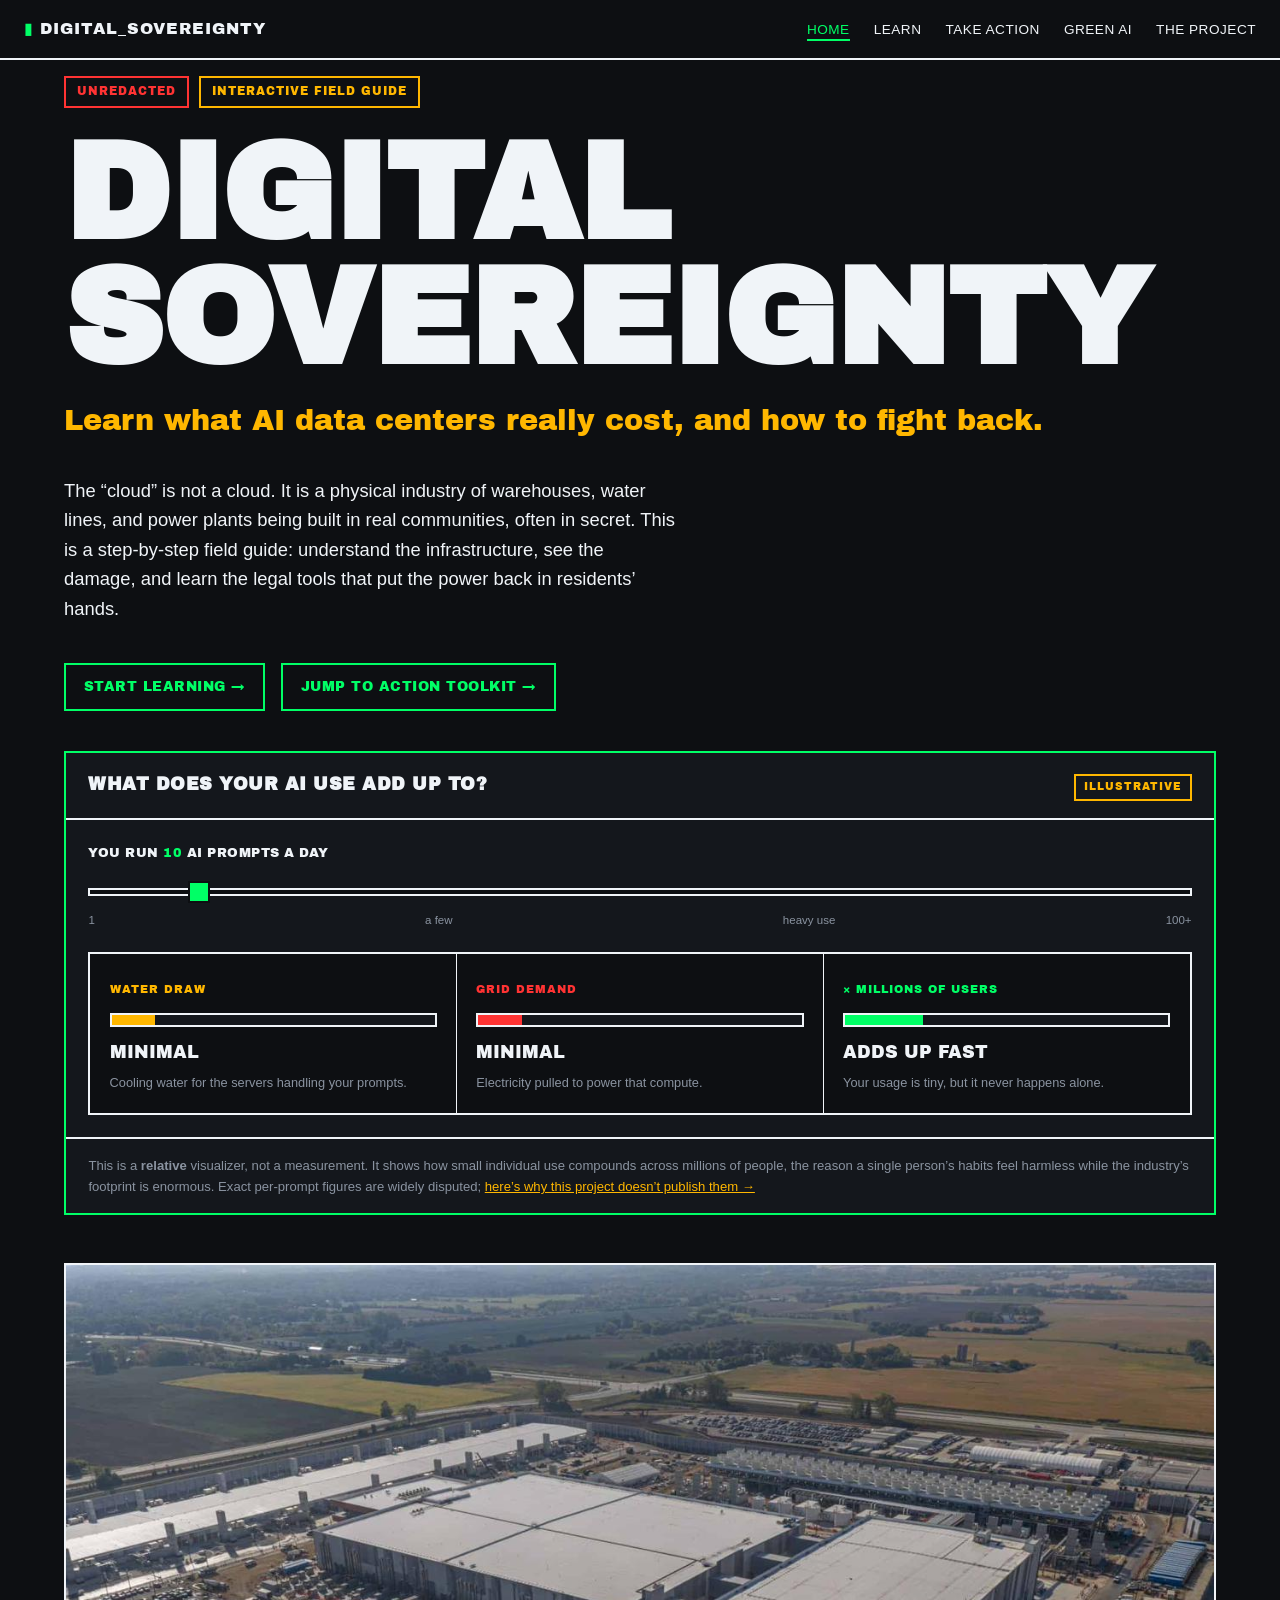
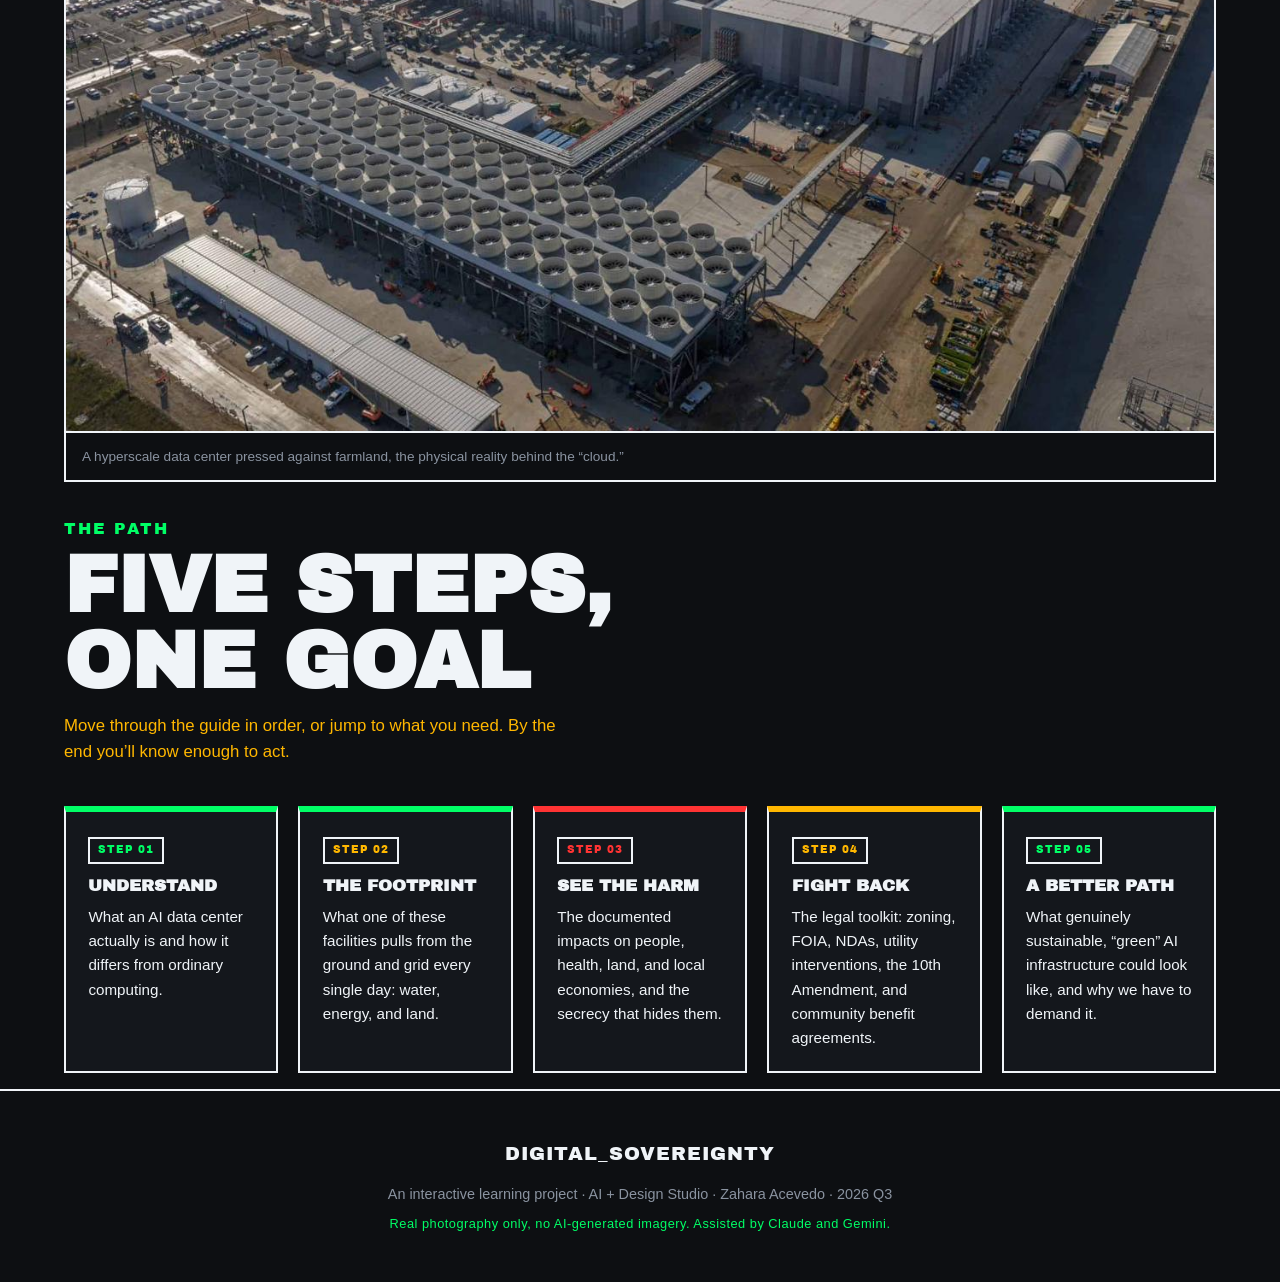
==== commit 7e4fe14e: "s" ====
--- a/index.html
+++ b/index.html
@@ -102,27 +102,32 @@
   <section class="band">
     <div class="section-head">
       <span class="section-index">THE PATH</span>
-      <h2 class="section-title">FOUR STEPS,<br>ONE GOAL</h2>
+      <h2 class="section-title">FIVE STEPS,<br>ONE GOAL</h2>
       <p class="section-kicker">Move through the guide in order, or jump to what you need. By the end you&rsquo;ll know enough to act.</p>
     </div>
-    <div class="grid grid-4">
+    <div class="grid grid-5">
       <a class="card card-product" href="what-is.html" style="text-decoration:none;color:inherit;">
         <span class="card-tag tag-green">STEP 01</span>
         <h4>Understand</h4>
-        <p>What an AI data center actually is, and what it pulls from the ground: water, power, and land.</p>
+        <p>What an AI data center actually is and how it differs from ordinary computing.</p>
+      </a>
+      <a class="card card-product" href="consumption.html" style="text-decoration:none;color:inherit;">
+        <span class="card-tag tag-amber">STEP 02</span>
+        <h4>The footprint</h4>
+        <p>What one of these facilities pulls from the ground and grid every single day: water, energy, and land.</p>
       </a>
       <a class="card card-impact" href="impacts.html" style="text-decoration:none;color:inherit;">
-        <span class="card-tag tag-crimson">STEP 02</span>
+        <span class="card-tag tag-crimson">STEP 03</span>
         <h4>See the harm</h4>
         <p>The documented impacts on people, health, land, and local economies, and the secrecy that hides them.</p>
       </a>
       <a class="card card-threat" href="fight-back.html" style="text-decoration:none;color:inherit;">
-        <span class="card-tag tag-amber">STEP 03</span>
+        <span class="card-tag tag-amber">STEP 04</span>
         <h4>Fight back</h4>
         <p>The legal toolkit: zoning, FOIA, NDAs, utility interventions, the 10th Amendment, and community benefit agreements.</p>
       </a>
       <a class="card card-product" href="green-ai.html" style="text-decoration:none;color:inherit;">
-        <span class="card-tag tag-green">STEP 04</span>
+        <span class="card-tag tag-green">STEP 05</span>
         <h4>A better path</h4>
         <p>What genuinely sustainable, &ldquo;green&rdquo; AI infrastructure could look like, and why we have to demand it.</p>
       </a>
--- a/style.css
+++ b/style.css
@@ -39,6 +39,7 @@
   font-size: 18px;
   line-height: 1.6;
   -webkit-font-smoothing: antialiased;
+  overflow-x: hidden;
 }
 
 img { display: block; max-width: 100%; height: auto; }
@@ -134,7 +135,7 @@
 .band {
   max-width: 1200px;
   margin: 0 auto;
-  padding: 5rem 1.5rem;
+  padding: 1rem 1.5rem;
 }
 .band-alt { background: var(--panel-2); max-width: none; }
 .band-alt > * { max-width: 1200px; margin-left: auto; margin-right: auto; }
@@ -157,7 +158,7 @@
 .hero-title {
   font-family: var(--font-head);
   /* maximalist scaling via clamp() */
-  font-size: clamp(3rem, 1rem + 13vw, 9rem);
+  font-size: clamp(3rem, 1rem + 13vw, 8.5rem);
   line-height: 0.92;
   letter-spacing: -1px;
   text-transform: uppercase;
@@ -260,6 +261,7 @@
 .grid-2 { grid-template-columns: repeat(2, minmax(0, 1fr)); }
 .grid-3 { grid-template-columns: repeat(3, minmax(0, 1fr)); }
 .grid-4 { grid-template-columns: repeat(4, minmax(0, 1fr)); }
+.grid-5 { grid-template-columns: repeat(5, minmax(0, 1fr)); }
 
 .card {
   background: var(--panel);
@@ -426,6 +428,7 @@
 /* ---------- 16. RESPONSIVE ---------- */
 @media (max-width: 900px) {
   .grid-4 { grid-template-columns: repeat(2, minmax(0, 1fr)); }
+  .grid-5 { grid-template-columns: repeat(3, minmax(0, 1fr)); }
   .stat-strip { grid-template-columns: repeat(2, minmax(0, 1fr)); }
 }
 
@@ -436,7 +439,8 @@
   .nav-links a { font-size: 0.78rem; }
   .grid-2,
   .grid-3,
-  .grid-4 { grid-template-columns: 1fr; }
+  .grid-4,
+  .grid-5 { grid-template-columns: 1fr; }
   .hero-credits { grid-template-columns: 1fr; }
   .stat-strip { grid-template-columns: 1fr; }
 }
@@ -587,7 +591,7 @@
 /* ---- prev/next pager ---- */
 .pager {
   max-width: 1200px;
-  margin: 2rem auto 0;
+  margin: 0 auto;
   padding: 0 1.5rem 1rem;
   display: flex;
   justify-content: space-between;
@@ -622,7 +626,7 @@
   border: 2px solid var(--green);
   background: rgba(0,255,102,0.06);
   padding: 2rem 1.6rem;
-  margin: 2.5rem 0;
+  margin: 1rem 0 2rem;
   text-align: center;
 }
 .cta-banner h3 {
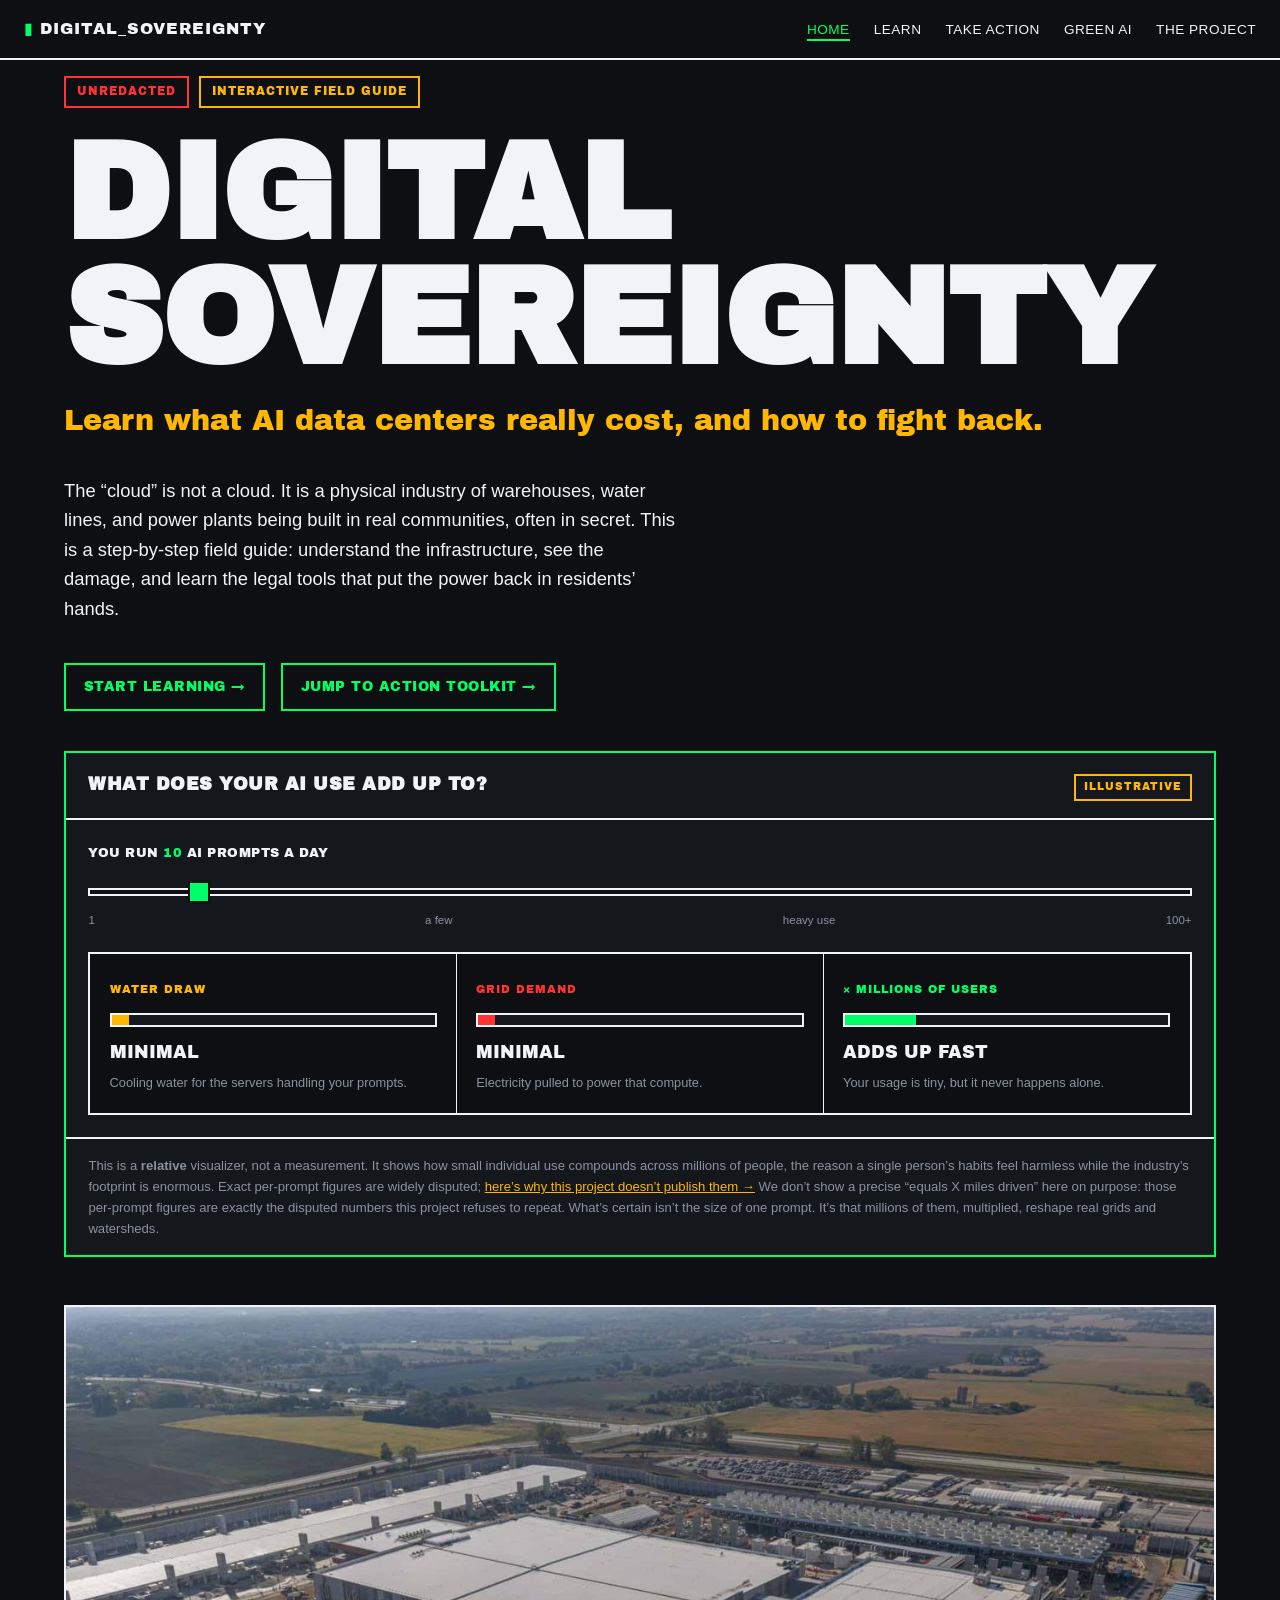
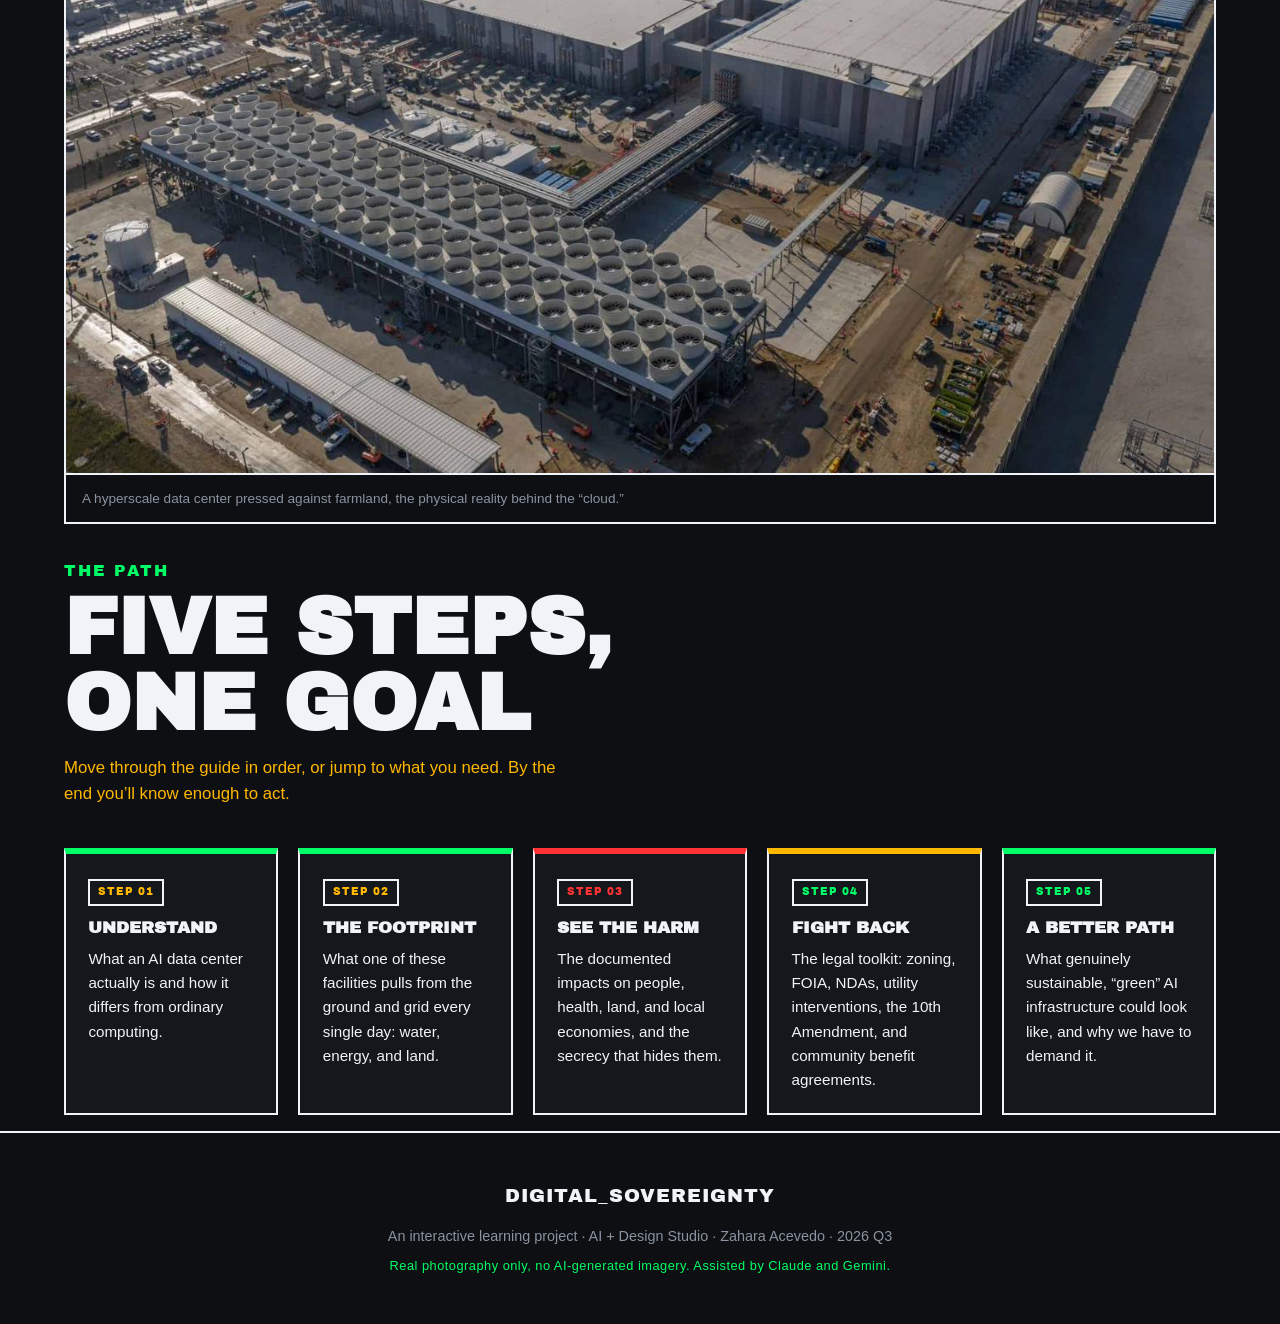
==== commit 9deabfe5: "g" ====
--- a/index.html
+++ b/index.html
@@ -89,6 +89,7 @@
         individual use compounds across millions of people, the reason a single
         person&rsquo;s habits feel harmless while the industry&rsquo;s footprint is enormous.
         Exact per-prompt figures are widely disputed; <a href="behind-the-project.html">here&rsquo;s why this project doesn&rsquo;t publish them &rarr;</a>
+        We don&rsquo;t show a precise &ldquo;equals X miles driven&rdquo; here on purpose: those per-prompt figures are exactly the disputed numbers this project refuses to repeat. What&rsquo;s certain isn&rsquo;t the size of one prompt. It&rsquo;s that millions of them, multiplied, reshape real grids and watersheds.
       </p>
     </div>
 
@@ -107,7 +108,7 @@
     </div>
     <div class="grid grid-5">
       <a class="card card-product" href="what-is.html" style="text-decoration:none;color:inherit;">
-        <span class="card-tag tag-green">STEP 01</span>
+        <span class="card-tag tag-amber">STEP 01</span>
         <h4>Understand</h4>
         <p>What an AI data center actually is and how it differs from ordinary computing.</p>
       </a>
@@ -122,7 +123,7 @@
         <p>The documented impacts on people, health, land, and local economies, and the secrecy that hides them.</p>
       </a>
       <a class="card card-threat" href="fight-back.html" style="text-decoration:none;color:inherit;">
-        <span class="card-tag tag-amber">STEP 04</span>
+        <span class="card-tag tag-green">STEP 04</span>
         <h4>Fight back</h4>
         <p>The legal toolkit: zoning, FOIA, NDAs, utility interventions, the 10th Amendment, and community benefit agreements.</p>
       </a>
@@ -173,11 +174,11 @@
         countEl.textContent = prompts;
 
         // individual impact scales gently with usage (stays modest)
-        var individual = Math.min(100, 5 + prompts * 0.85);
+        var individual = Math.min(100, 5 + prompts * 0.03);
 
         // the "x millions of users" bar ramps faster, to make the
         // compounding point: small personal use, huge collective total
-        var collective = Math.min(100, 15 + prompts * 0.9);
+        var collective = Math.min(100, 10 + prompts * 1.2);
 
         fillWater.style.width  = individual + '%';
         fillEnergy.style.width = individual + '%';
